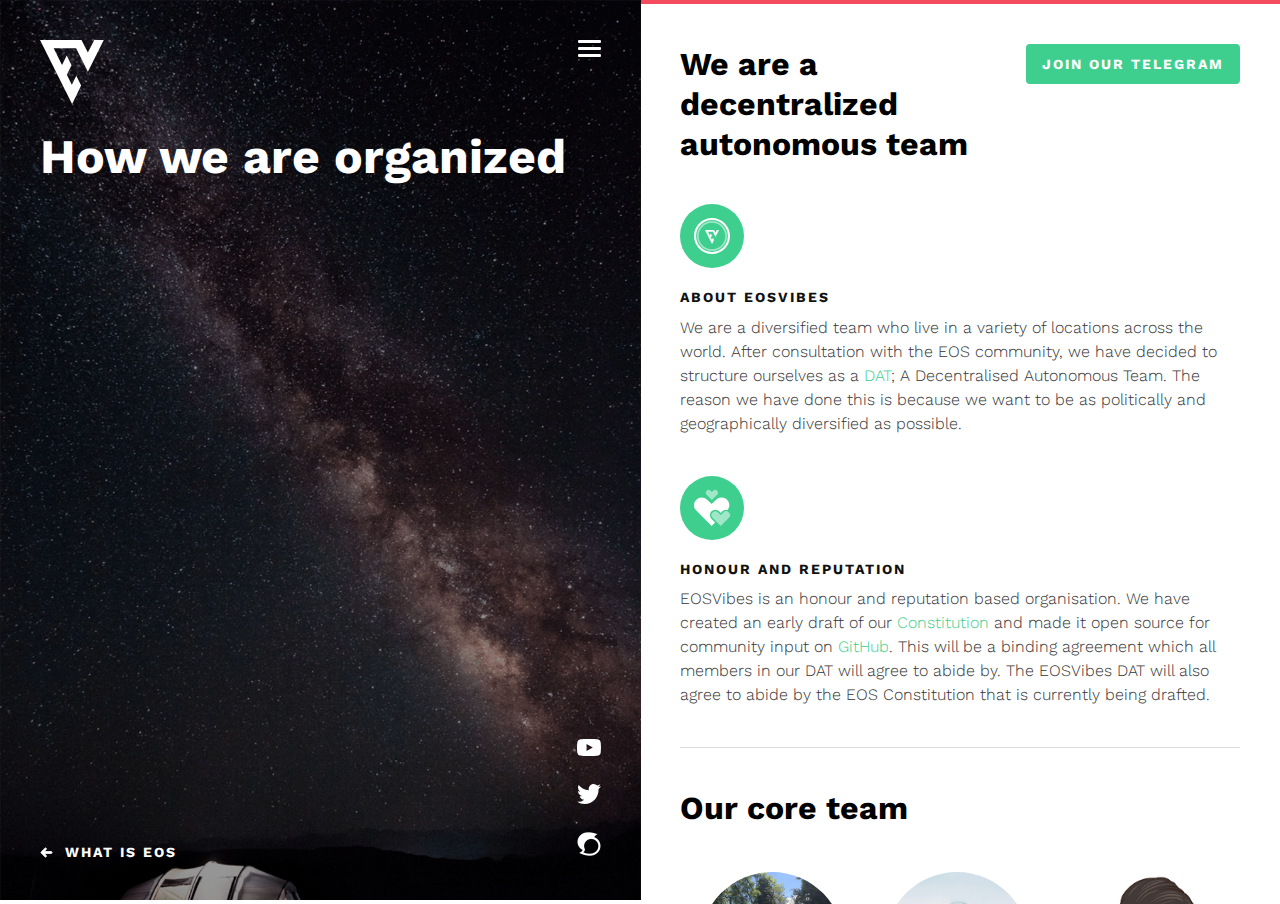
==== how-we-are-organized.html @ 082288a0 "eosio website v1" ====
<!DOCTYPE html>
<html lang="en">
<head>
	<meta charset="UTF-8">
	<meta name="viewport" content="width=device-width, initial-scale=1.0">
	<meta http-equiv="X-UA-Compatible" content="ie=edge">
	<title>EOSVibes — An EOS block producer candidate</title>
	<link rel="stylesheet" href="style.css">
	<link rel="icon" type="image/ico" href="favicon.ico">
</head>
<body id="start">
	<div class="image-popup">
		<svg xmlns="http://www.w3.org/2000/svg" width="32" height="32" viewBox="0 0 32 32">
			<g fill="#FFF" fill-rule="evenodd">
				<path d="M16,30 C8.28,30 2,23.72 2,16 C2,8.28 8.28,2 16,2 C23.72,2 30,8.28 30,16 C30,23.72 23.72,30 16,30 M16,0 C7.178,0 0,7.178 0,16 C0,24.822 7.178,32 16,32 C24.822,32 32,24.822 32,16 C32,7.178 24.822,0 16,0"/>
				<path d="M21.707,10.293 C21.316,9.902 20.684,9.902 20.293,10.293 L16,14.586 L11.707,10.293 C11.316,9.902 10.684,9.902 10.293,10.293 C9.902,10.684 9.902,11.316 10.293,11.707 L14.586,16 L10.293,20.293 C9.902,20.684 9.902,21.316 10.293,21.707 C10.488,21.902 10.744,22 11,22 C11.256,22 11.512,21.902 11.707,21.707 L16,17.414 L20.293,21.707 C20.488,21.902 20.744,22 21,22 C21.256,22 21.512,21.902 21.707,21.707 C22.098,21.316 22.098,20.684 21.707,20.293 L17.414,16 L21.707,11.707 C22.098,11.316 22.098,10.684 21.707,10.293"/>
			</g>
		</svg>
	</div>
	<div class="">
		<a href="#start" class="fab-scroll">
			<img src="img/fab-scroll-arrow.svg" class="fab-scroll-arrow">
		</a>
	</div>
	<div class="wrapper organized">
		<div class="left-side">
			<div class="background">

			</div>
			<div class="content">
				<a href="index.html" class="logo">
					<svg xmlns="http://www.w3.org/2000/svg" width="80" height="80" viewBox="0 0 80 80">
						<path fill="#FFF" fill-rule="nonzero" d="M51.429 0h.44l7.993 15.69L67.856 0h11.868L59.862 39.724l-14.72-29.438H17.094l10.428 20.97 5.897-11.827 5.99 12.233-5.87 11.696L39.823 56l5.595-11.428 5.99 12.234-5.46 11.4.004.01-.253.509-.28.587-.006-.01L40.113 80 0 0h51.429z"/>
				</svg>
				</a>
				<svg class="burger" xmlns="http://www.w3.org/2000/svg" width="23" height="17" viewBox="0 0 23 17">
					<g fill="#FFF" fill-rule="nonzero">
						<path d="M.868 3h21.264c.48 0 .868-.672.868-1.5S22.611 0 22.132 0H.868C.388 0 0 .672 0 1.5S.389 3 .868 3zM.868 10h21.264c.48 0 .868-.672.868-1.5S22.611 7 22.132 7H.868C.388 7 0 7.672 0 8.5S.389 10 .868 10zM.868 17h21.264c.48 0 .868-.672.868-1.5s-.389-1.5-.868-1.5H.868C.388 14 0 14.672 0 15.5S.389 17 .868 17z"/>
					</g>
				</svg>
				<div class="menu">
					<img class="close" src="img/close-24.png"/>
					<ul>
						<li><a href="index.html">Home</a></li>
						<li><a href="how-we-are-organized.html">How we are organized</a></li>
						<li><a href="our-value.html">Our value to EOS</a></li>
						<li><a href="our-dapp.html">Dapp — Hirevibes</a></li>
						<li><a href="https://github.com/hirevibes/docs/blob/master/hvt.md" target="_blank">Tokens — HVT</a></li>
						<li><a href="mailto:hello@eosvibes.io">Contact us</a></li>
					</ul>
				</div>
				<h1>How we are organized</h1>
				<a href="https://eos.io" target="_blank" class="left-footer-link">
					<svg xmlns="http://www.w3.org/2000/svg" width="13" height="11" viewBox="0 0 13 11">
						<path fill="#FFF" fill-rule="nonzero" stroke="#FFF" d="M11.382 4.65l-7.344.004L6.352 2.37a.589.589 0 0 0 0-.842l-.36-.355A.602.602 0 0 0 5.567 1a.601.601 0 0 0-.425.173L1.175 5.08A.583.583 0 0 0 1 5.5c0 .159.062.308.175.42l3.967 3.907a.602.602 0 0 0 .425.173c.16 0 .312-.061.425-.173l.36-.355a.582.582 0 0 0 .176-.418c0-.159-.063-.3-.176-.411l-2.34-2.297h7.378c.331 0 .61-.282.61-.608v-.502c0-.326-.287-.586-.618-.586z"/>
					</svg>
					<span>What is EOS</span>
				</a>
				<ul class="network">
					<li><a href="https://www.youtube.com/channel/UCphVYR2CHULYHf59ZSQMEag" target="_blank">
						<svg xmlns="http://www.w3.org/2000/svg" xmlns:xlink="http://www.w3.org/1999/xlink" width="24" height="17" viewBox="0 0 24 17">
							<defs>
								<path id="a" d="M0 0h24v17H0z"/>
							</defs>
							<g fill="none" fill-rule="evenodd">
								<path fill="#FFF" d="M9.545 12.088V4.912L15.818 8.5l-6.273 3.588zm13.953-9.433A3.024 3.024 0 0 0 21.377.508C19.505 0 12 0 12 0S4.495 0 2.623.508A3.024 3.024 0 0 0 .502 2.655C0 4.548 0 8.5 0 8.5s0 3.951.502 5.845a3.024 3.024 0 0 0 2.121 2.148C4.495 17 12 17 12 17s7.505 0 9.377-.507a3.024 3.024 0 0 0 2.121-2.148C24 12.451 24 8.5 24 8.5s0-3.952-.502-5.845z" mask="url(#b)"/>
							</g>
						</svg>
					</a></li>
					<li><a href="https://twitter.com/eosvibes_bp" target="_blank">
						<svg xmlns="http://www.w3.org/2000/svg" width="24" height="20" viewBox="0 0 24 20">
							<path fill="#FFF" fill-rule="evenodd" d="M23.338.37a9.68 9.68 0 0 1-3.129 1.223A4.857 4.857 0 0 0 16.615 0c-2.717 0-4.922 2.26-4.922 5.049 0 .396.043.78.127 1.15C7.728 5.987 4.1 3.98 1.67.92a5.14 5.14 0 0 0-.666 2.542 5.08 5.08 0 0 0 2.191 4.202 4.834 4.834 0 0 1-2.232-.63v.062c0 2.447 1.698 4.489 3.952 4.95a4.798 4.798 0 0 1-2.224.088c.626 2.006 2.444 3.467 4.599 3.506A9.723 9.723 0 0 1 0 17.734 13.706 13.706 0 0 0 7.548 20c9.058 0 14.01-7.692 14.01-14.365 0-.22-.005-.439-.013-.654.962-.712 1.798-1.6 2.455-2.613a9.644 9.644 0 0 1-2.827.794A5.04 5.04 0 0 0 23.338.37"/>
						</svg>
					</a></li>
					<li><a href="https://steemit.com/@eosvibes" target="_blank">
						<img src="img/social-steem@2x.png"/>
					</a></li>
				</ul>
			</div>
		</div>
		<div class="right-side">
			<div class="content-wrapper">
				<div class="header">
					<h2>We are a decentralized autonomous team</h2>
					<a href="https://t.me/eosvibes_bp" target="_blank" class="button">Join our Telegram</a>
				</div>
				<div class="content">
						<div class="block with-icon">
							<svg xmlns="http://www.w3.org/2000/svg" width="64" height="64" viewBox="0 0 64 64">
							    <g fill="none" fill-rule="evenodd">
							        <circle cx="32" cy="32" r="32" fill="#3ECF8E"/>
							        <path fill="#FFF" fill-rule="nonzero" d="M32 50c-9.941 0-18-8.059-18-18s8.059-18 18-18 18 8.059 18 18-8.059 18-18 18zm0-2.118c8.772 0 15.882-7.11 15.882-15.882 0-8.772-7.11-15.882-15.882-15.882-8.772 0-15.882 7.11-15.882 15.882 0 8.772 7.11 15.882 15.882 15.882z"/>
							        <path fill="#FFF" fill-rule="nonzero" d="M34 26h.077l1.399 2.746L36.875 26h2.077l-3.476 6.952L32.9 27.8h-4.909l1.825 3.67 1.032-2.07 1.048 2.14-1.027 2.048 1.1 2.212.98-2 1.047 2.14-.955 1.996v.001l-.044.09-.049.102v-.001L32.02 40 25 26h9z"/>
							        <path fill="#FFF" fill-rule="nonzero" d="M32 47c-8.284 0-15-6.716-15-15 0-8.284 6.716-15 15-15 8.284 0 15 6.716 15 15 0 8.284-6.716 15-15 15zm0-1.667c7.364 0 13.333-5.97 13.333-13.333 0-7.364-5.97-13.333-13.333-13.333-7.364 0-13.333 5.97-13.333 13.333 0 7.364 5.97 13.333 13.333 13.333z" opacity=".5"/>
							    </g>
							</svg>
							<h4>About eosvibes</h4>
							<p>We are a diversified team who live in a variety of locations across the world. After consultation with the EOS community, we have decided to structure ourselves as a <a href="https://www.youtube.com/watch?v=-4ONGna6f6o" target="_blank">DAT</a>; A Decentralised Autonomous Team. The reason we have done this is because we want to be as politically and geographically diversified as possible.</p>
						</div>
						<div class="block with-icon">
							<svg xmlns="http://www.w3.org/2000/svg" width="64" height="64" viewBox="0 0 64 64">
							    <g fill="none" fill-rule="evenodd">
							        <circle cx="32" cy="32" r="32" fill="#3ECF8E"/>
							        <path fill="#FFF" fill-rule="nonzero" d="M31.511 35.306a5.416 5.416 0 0 1 7.65 0l1.58 1.58 1.58-1.58a5.413 5.413 0 0 1 5.32-1.372c2.412-3.033 2.216-7.473-.588-10.277-3.015-3.016-7.922-3.016-10.937 0l-4.459 4.458-4.458-4.458a7.71 7.71 0 0 0-5.469-2.262 7.71 7.71 0 0 0-5.468 2.262c-3.016 3.015-3.016 7.921 0 10.937L31.657 49.99l3.444-3.444-3.59-3.59a5.416 5.416 0 0 1 0-7.65z"/>
							        <path fill="#FFF" d="M48.872 36.404a3.861 3.861 0 0 0-5.454 0l-2.677 2.678-2.677-2.678a3.845 3.845 0 0 0-2.727-1.128c-.988 0-1.975.376-2.727 1.128a3.861 3.861 0 0 0 0 5.454l8.13 8.132 8.132-8.132a3.861 3.861 0 0 0 0-5.454zM26.654 18.764a2.79 2.79 0 0 1 3.946-3.946l1.283 1.281 1.282-1.282a2.79 2.79 0 1 1 3.946 3.946l-5.228 5.229-3.947-3.946-1.282-1.282z" opacity=".5"/>
							    </g>
							</svg>
							<h4>Honour and reputation</h4>
							<p>EOSVibes is an honour and reputation based organisation. We have created an early draft of our <a href="https://github.com/EOSVibes/docs/blob/master/constitution/v0.1.md" target="_blank">Constitution</a> and made it open source for community input on <a href="https://github.com/EOSVibes" target="_blank">GitHub</a>. This will be a binding agreement which all members in our DAT will agree to abide by. The EOSVibes DAT will also agree to abide by the EOS Constitution that is currently being drafted.</p>
						</div>

						<hr/>

						<h2>Our core team</h2>
						<div class="members">
							<div class="member">
								<div class="member-content">
									<div class="picture-wrapper">
										<img class="picture" src="img/ev-dd@2x.jpg">
										<div class="popup">Bitcoin and decentralisation enthusiast. Technical Recruiter for 7+ years hiring Electrical Engineers at Michael Page International, Web and Mobile App Developers at Morgan McKinley, Principle Level Network Designers at AWS and most recently, Daniel was Recruitment Manager at RecommenderX.</div>
									</div>
									<h3>Daniel Dunne</h3>
									<p>Project Lead</p>
									<div class="social-icons">
										<a href="https://www.linkedin.com/company/hirevibes" target="_blank" class="social-icon">
											<svg xmlns="http://www.w3.org/2000/svg" width="25" height="24" viewBox="0 0 25 24">
												<path fill="#42cf8f" fill-rule="nonzero" d="M.195 7.82l4.927-.062v16.133l-4.927.063V7.82zm9.051 0l4.708-.06v2.052l.001.581c1.394-1.367 2.831-2.4 5.127-2.4 2.71 0 5.33 1.136 5.33 4.834v11.067l-4.78.072V15.51c0-1.864-.467-3.066-2.693-3.066-1.96 0-2.782.352-2.782 2.932v8.517l-4.91.06V7.82zM5.407 2.732a2.697 2.697 0 1 1-5.394 0 2.697 2.697 0 0 1 5.394 0z"></path>
											</svg>
										</a>
										<a href="https://twitter.com/danieldcrypto" target="_blank" class="social-icon">
											<svg xmlns="http://www.w3.org/2000/svg" width="24" height="20" viewBox="0 0 24 20">
												<path fill="#42cf8f" fill-rule="evenodd" d="M23.002.364a9.541 9.541 0 0 1-3.084 1.206A4.787 4.787 0 0 0 16.376 0c-2.678 0-4.85 2.228-4.85 4.976 0 .39.04.769.124 1.133C7.617 5.901 4.041 3.923 1.647.91A5.066 5.066 0 0 0 .99 3.412c0 1.726.856 3.249 2.16 4.141a4.764 4.764 0 0 1-2.2-.62v.06c0 2.413 1.672 4.425 3.894 4.88a4.729 4.729 0 0 1-2.192.087c.618 1.977 2.409 3.416 4.533 3.455A9.583 9.583 0 0 1 0 17.478a13.509 13.509 0 0 0 7.44 2.234c8.927 0 13.807-7.581 13.807-14.158 0-.217-.004-.433-.012-.645a9.956 9.956 0 0 0 2.42-2.575 9.505 9.505 0 0 1-2.787.783A4.967 4.967 0 0 0 23.002.364"></path>
											</svg>
										</a>
									</div>
								</div>
							</div>
							<div class="member">
								<div class="member-content">
									<div class="picture-wrapper">
										<img class="picture" src="img/ev-db@2x.png">
										<div class="popup">A recent transplant from San Francisco back home to Ireland, Daniel spends his time doing what he loves, working in design. Previously CircleCI and contributed designs to the Polkadot blockchain project.</div>
									</div>
									<h3>Daniel Beere</h3>
									<p>Design Lead</p>
									<div class="social-icons">
										<a href="https://www.linkedin.com/in/danielbeere" target="_blank" class="social-icon">
											<svg xmlns="http://www.w3.org/2000/svg" width="25" height="24" viewBox="0 0 25 24">
												<path fill="#42cf8f" fill-rule="nonzero" d="M.195 7.82l4.927-.062v16.133l-4.927.063V7.82zm9.051 0l4.708-.06v2.052l.001.581c1.394-1.367 2.831-2.4 5.127-2.4 2.71 0 5.33 1.136 5.33 4.834v11.067l-4.78.072V15.51c0-1.864-.467-3.066-2.693-3.066-1.96 0-2.782.352-2.782 2.932v8.517l-4.91.06V7.82zM5.407 2.732a2.697 2.697 0 1 1-5.394 0 2.697 2.697 0 0 1 5.394 0z"></path>
											</svg>
										</a>
										<a href="https://twitter.com/DanielBeere" target="_blank" class="social-icon">
											<svg xmlns="http://www.w3.org/2000/svg" width="24" height="20" viewBox="0 0 24 20">
												<path fill="#42cf8f" fill-rule="evenodd" d="M23.002.364a9.541 9.541 0 0 1-3.084 1.206A4.787 4.787 0 0 0 16.376 0c-2.678 0-4.85 2.228-4.85 4.976 0 .39.04.769.124 1.133C7.617 5.901 4.041 3.923 1.647.91A5.066 5.066 0 0 0 .99 3.412c0 1.726.856 3.249 2.16 4.141a4.764 4.764 0 0 1-2.2-.62v.06c0 2.413 1.672 4.425 3.894 4.88a4.729 4.729 0 0 1-2.192.087c.618 1.977 2.409 3.416 4.533 3.455A9.583 9.583 0 0 1 0 17.478a13.509 13.509 0 0 0 7.44 2.234c8.927 0 13.807-7.581 13.807-14.158 0-.217-.004-.433-.012-.645a9.956 9.956 0 0 0 2.42-2.575 9.505 9.505 0 0 1-2.787.783A4.967 4.967 0 0 0 23.002.364"></path>
											</svg>
										</a>
									</div>
								</div>
							</div>
							<div class="member">
								<div class="member-content">
									<div class="picture-wrapper">
										<img class="picture" src="img/ev-br@2x.jpg">
										<div class="popup">Basit Raza is a Full-Stack developer and engineer with extensive experience in blockchain technology, smart contracts and distributed app development.<br><br>Awards:<br>Imusify @ COZ Dapp competition</div>
									</div>
									<h3>Basit Raza</h3>
									<p>Engineering Lead</p>
									<div class="social-icons">
										<a href="https://www.linkedin.com/in/basitraza1" target="_blank" class="social-icon">
											<svg xmlns="http://www.w3.org/2000/svg" width="25" height="24" viewBox="0 0 25 24">
												<path fill="#42cf8f" fill-rule="nonzero" d="M.195 7.82l4.927-.062v16.133l-4.927.063V7.82zm9.051 0l4.708-.06v2.052l.001.581c1.394-1.367 2.831-2.4 5.127-2.4 2.71 0 5.33 1.136 5.33 4.834v11.067l-4.78.072V15.51c0-1.864-.467-3.066-2.693-3.066-1.96 0-2.782.352-2.782 2.932v8.517l-4.91.06V7.82zM5.407 2.732a2.697 2.697 0 1 1-5.394 0 2.697 2.697 0 0 1 5.394 0z"></path>
											</svg>
										</a>
										<a href="https://github.com/geek96" target="_blank" class="social-icon">
											<svg xmlns="http://www.w3.org/2000/svg" width="24" height="24" viewBox="0 0 24 24">
												<path fill="#42cf8f" fill-rule="evenodd" d="M11.999 0C5.373 0 0 5.373 0 12c0 5.302 3.438 9.8 8.207 11.386.6.11.819-.26.819-.578 0-.284-.01-1.04-.017-2.04-3.337.724-4.042-1.61-4.042-1.61-.546-1.386-1.332-1.755-1.332-1.755-1.09-.744.082-.73.082-.73 1.205.086 1.838 1.238 1.838 1.238 1.07 1.833 2.81 1.304 3.493.996.109-.775.419-1.304.762-1.603C7.145 17 4.343 15.97 4.343 11.373c0-1.31.468-2.382 1.236-3.22-.124-.304-.536-1.524.118-3.176 0 0 1.007-.323 3.3 1.23.956-.266 1.983-.4 3.003-.404 1.02.005 2.046.138 3.005.404 2.29-1.553 3.296-1.23 3.296-1.23.655 1.652.243 2.872.12 3.176.77.838 1.233 1.91 1.233 3.22 0 4.61-2.806 5.624-5.478 5.921.43.37.814 1.103.814 2.223 0 1.603-.015 2.898-.015 3.291 0 .321.217.695.825.578C20.565 21.796 24 17.3 24 12c0-6.627-5.373-12-12.001-12"/>
											</svg>
										</a>
									</div>
								</div>
							</div>
							<div class="member">
								<div class="member-content">
									<div class="picture-wrapper">
										<img class="picture" src="img/ev-kta@2x.png">
										<div class="popup">If you've been following EOS for any length of time then you'll probably know Kyle and his YouTube channel called 'The Awakenment'. Kyle's vision for EOS.IO and what he hopes it will be become in the not-to-distant future, is completely analogous to ours and we couldn't be happier to have him join us as part of the Leadership Team. Kyle's background in business / ecommerce, and originality and independence of thought will prove vital in propelling the EOSVibes team to live up to it's potential.</div>
									</div>
									<h3>The Awakenment</h3>
									<p>Strategy Lead</p>
									<div class="social-icons">
										<!--
										<a href="https://www.linkedin.com/company/hirevibes" target="_blank" class="social-icon">
											<svg xmlns="http://www.w3.org/2000/svg" width="25" height="24" viewBox="0 0 25 24">
												<path fill="#42cf8f" fill-rule="nonzero" d="M.195 7.82l4.927-.062v16.133l-4.927.063V7.82zm9.051 0l4.708-.06v2.052l.001.581c1.394-1.367 2.831-2.4 5.127-2.4 2.71 0 5.33 1.136 5.33 4.834v11.067l-4.78.072V15.51c0-1.864-.467-3.066-2.693-3.066-1.96 0-2.782.352-2.782 2.932v8.517l-4.91.06V7.82zM5.407 2.732a2.697 2.697 0 1 1-5.394 0 2.697 2.697 0 0 1 5.394 0z"></path>
											</svg>
										</a>
										-->
										<a href="https://www.youtube.com/channel/UCphVYR2CHULYHf59ZSQMEag" target="_blank" class="social-icon" style="margin-top: 2px;">
											<svg xmlns="http://www.w3.org/2000/svg" width="23" height="16" viewBox="0 0 23 16">
											  <path fill="#3ECF8E" fill-rule="evenodd" d="M40.9839572,11.3766452 L40.9839572,4.62335484 L46.8877005,8.00012903 L40.9839572,11.3766452 Z M54.1161925,2.49845161 C53.8564278,1.51496774 53.0909947,0.740516129 52.1191872,0.477677419 C50.3576898,0 43.2941176,0 43.2941176,0 C43.2941176,0 36.2305455,0 34.4690481,0.477677419 C33.4972406,0.740516129 32.7318075,1.51496774 32.4720428,2.49845161 C32,4.28090323 32,8 32,8 C32,8 32,11.7189677 32.4720428,13.5015484 C32.7318075,14.4850323 33.4972406,15.2594839 34.4690481,15.5224516 C36.2305455,16 43.2941176,16 43.2941176,16 C43.2941176,16 50.3576898,16 52.1191872,15.5224516 C53.0909947,15.2594839 53.8564278,14.4850323 54.1161925,13.5015484 C54.5882353,11.7189677 54.5882353,8 54.5882353,8 C54.5882353,8 54.5882353,4.28090323 54.1161925,2.49845161 Z" transform="translate(-32)"/>
											</svg>
										</a>
									</div>
								</div>
							</div>
							<div class="member">
								<div class="member-content">
									<div class="picture-wrapper">
										<img class="picture" src="img/ev-default@2x.png">
										<div class="popup">Building websites and freelancing since 2003, Matt has delivered more than a dozen online projects. He entered into the world of crypto and became addicted in 2013 and has been active in the space since. With a masters degree in marketing and economics, Matt will use his online marketing skills and experience around crypto projects to bring exposure and success to EOSVibes and HireVibes.</div>
									</div>
									<h3>Matt</h3>
									<p>Marketing Lead</p>
									<div class="social-icons">
										<a href="https://www.linkedin.com/company/hirevibes" target="_blank" class="social-icon">
											<svg xmlns="http://www.w3.org/2000/svg" width="25" height="24" viewBox="0 0 25 24">
												<path fill="#42cf8f" fill-rule="nonzero" d="M.195 7.82l4.927-.062v16.133l-4.927.063V7.82zm9.051 0l4.708-.06v2.052l.001.581c1.394-1.367 2.831-2.4 5.127-2.4 2.71 0 5.33 1.136 5.33 4.834v11.067l-4.78.072V15.51c0-1.864-.467-3.066-2.693-3.066-1.96 0-2.782.352-2.782 2.932v8.517l-4.91.06V7.82zM5.407 2.732a2.697 2.697 0 1 1-5.394 0 2.697 2.697 0 0 1 5.394 0z"></path>
											</svg>
										</a>
										<a href="https://twitter.com/eosvibes_bp" target="_blank" class="social-icon">
											<svg xmlns="http://www.w3.org/2000/svg" width="24" height="20" viewBox="0 0 24 20">
												<path fill="#42cf8f" fill-rule="evenodd" d="M23.002.364a9.541 9.541 0 0 1-3.084 1.206A4.787 4.787 0 0 0 16.376 0c-2.678 0-4.85 2.228-4.85 4.976 0 .39.04.769.124 1.133C7.617 5.901 4.041 3.923 1.647.91A5.066 5.066 0 0 0 .99 3.412c0 1.726.856 3.249 2.16 4.141a4.764 4.764 0 0 1-2.2-.62v.06c0 2.413 1.672 4.425 3.894 4.88a4.729 4.729 0 0 1-2.192.087c.618 1.977 2.409 3.416 4.533 3.455A9.583 9.583 0 0 1 0 17.478a13.509 13.509 0 0 0 7.44 2.234c8.927 0 13.807-7.581 13.807-14.158 0-.217-.004-.433-.012-.645a9.956 9.956 0 0 0 2.42-2.575 9.505 9.505 0 0 1-2.787.783A4.967 4.967 0 0 0 23.002.364"></path>
											</svg>
										</a>
									</div>
								</div>
							</div>
							<div class="member">
								<div class="member-content">
									<div class="picture-wrapper">
										<img class="picture" src="img/ev-ym@2x.jpg" />
										<div class="popup">Yumna is a cyber security researcher who has worked on threat intelligence, authentication, authorization, privacy and data security. She has been a software engineer for the last four years building security products from concept to production. Recently, however, her interests have steered her towards the blockchain technology, not only because it is disruptive in its own right but also because of the ensuing decentralization that promises to return control to the end user, which is a worthy goal in her eyes. She has been increasingly involved in designing and developing peer-to-peer, decentralized solutions that come with the inherent auditability of the blockchain, but also manage to be scalable and efficient.</div>
									</div>
									<h3>Yumna Ghazi</h3>
									<p>Engineer</p>
									<div class="social-icons">
										<a href="https://www.linkedin.com/in/yumnag" target="_blank" class="social-icon">
											<svg xmlns="http://www.w3.org/2000/svg" width="25" height="24" viewBox="0 0 25 24">
												<path fill="#42cf8f" fill-rule="nonzero" d="M.195 7.82l4.927-.062v16.133l-4.927.063V7.82zm9.051 0l4.708-.06v2.052l.001.581c1.394-1.367 2.831-2.4 5.127-2.4 2.71 0 5.33 1.136 5.33 4.834v11.067l-4.78.072V15.51c0-1.864-.467-3.066-2.693-3.066-1.96 0-2.782.352-2.782 2.932v8.517l-4.91.06V7.82zM5.407 2.732a2.697 2.697 0 1 1-5.394 0 2.697 2.697 0 0 1 5.394 0z"/>
											</svg>
										</a>
										<a href="https://github.com/yghazi" target="_blank" class="social-icon">
											<svg xmlns="http://www.w3.org/2000/svg" width="24" height="24" viewBox="0 0 24 24">
												<path fill="#42cf8f" fill-rule="evenodd" d="M11.999 0C5.373 0 0 5.373 0 12c0 5.302 3.438 9.8 8.207 11.386.6.11.819-.26.819-.578 0-.284-.01-1.04-.017-2.04-3.337.724-4.042-1.61-4.042-1.61-.546-1.386-1.332-1.755-1.332-1.755-1.09-.744.082-.73.082-.73 1.205.086 1.838 1.238 1.838 1.238 1.07 1.833 2.81 1.304 3.493.996.109-.775.419-1.304.762-1.603C7.145 17 4.343 15.97 4.343 11.373c0-1.31.468-2.382 1.236-3.22-.124-.304-.536-1.524.118-3.176 0 0 1.007-.323 3.3 1.23.956-.266 1.983-.4 3.003-.404 1.02.005 2.046.138 3.005.404 2.29-1.553 3.296-1.23 3.296-1.23.655 1.652.243 2.872.12 3.176.77.838 1.233 1.91 1.233 3.22 0 4.61-2.806 5.624-5.478 5.921.43.37.814 1.103.814 2.223 0 1.603-.015 2.898-.015 3.291 0 .321.217.695.825.578C20.565 21.796 24 17.3 24 12c0-6.627-5.373-12-12.001-12"/>
											</svg>
										</a>
									</div>
								</div>
							</div>
						</div>
						<div class="footer">
							<h3>Pledging to create continuous value for the EOS community and ecosystem</h3>
							<a href="https://t.me/eosvibes_bp" target="_blank" class="button">Join our Telegram</a>
						</div>
					</div>
				</div>
			</div>
	</div>
	<script src="jquery-3.3.1.min.js"></script>
	<script src="script.js"></script>
</body>
</html>
---- style.css ----
@import url('https://fonts.googleapis.com/css?family=Work+Sans:300,400,700');

* {
	-webkit-overflow-scrolling: touch;
}

body {
	min-height: 100%;
	margin: 0;
	padding: 0;
	height: 100%;
	overflow: hidden;
	font-family: 'Work Sans', sans-serif;
}

a {
	color: #3ecf8e;
	text-decoration: none;
}

a:hover {
	text-decoration: underline;
}

.wrapper {
	width: auto;
	overflow: hidden;
	height: 100%;
}

.left-side {
	left: 0;
	height: 100%;
	margin-right: -1px;
	padding-right: 1px;
	position: absolute;
	top: 0;
	width: 50%;
	min-height: 600px;
	overflow: hidden;
}

.left-side .background {
	background: url('img/ev-photo-1.png');
	background-size: cover;
	position: absolute;
	top: 0;
	left: 0;
	right: 0;
	bottom: 0;
	z-index: 1;
}

.our-dapp .background {
	background: url('img/ev-photo-4.png');
	background-size: cover;
}

.our-value .background {
	background: url('img/ev-photo-3.png');
	background-size: cover;
}

.our-value .right-side {
	border-top: 4px solid #3ecf8e;
}

.our-dapp .right-side, .tokens .right-side {
	border-top: none;
}

.organized .background {
	background: url('img/ev-photo-2.png');
	background-size: cover;
}

.organized .right-side {
	border-top: 4px solid #f54b5e;
}

.tokens .background {
	background: url('img/ev-photo-5.png');
	background-size: cover;
	background-position-x: center;
}

.top-border {
	position: absolute;
	top: 0;
	left: 33%;
	right: 33%;
	height: 4px;
	background: #3ecf8e;
}

.top-border:before {
	content: '';
	position: absolute;
	top: 0;
	left: -100%;
	width: 100%;
	height: 4px;
	background: #111111;
}

.top-border:after {
	content: '';
	position: absolute;
	top: 0;
	right: -100%;
	width: 100%;
	height: 4px;
	background: #f87987;
}

.table {
	margin-bottom: 24px;
}

.table-row {
	border-top: solid 1px #dddddd;
	padding: 12px 8px;
	font-size: 16px;
	color: #333;
	display: flex;
	justify-content: space-between;
	line-height: 1.5;
}

.table-row .value {
	font-weight: bold;
	color: #333;
	text-align: right;
}

.table-row:last-child {
	border-bottom: solid 1px #dddddd;
}

.table-row:nth-child(2n) {
	background-color: #fbfbfb;
}

.left-side .content {
	background: rgba(0, 0, 0, 0.4);
	z-index: 2;
	position: absolute;
	width: 100%;
	height: 100%;
}

.video-desc {
	margin: 0 auto;
	display: block;
	text-align: center;
	color: #fff;
	margin-top: 8px;
	text-transform: uppercase;
	font-weight: bold;
	letter-spacing: 2px;
	font-size: 12px;
	top: calc(50% + 118px);
	position: absolute;
	width: 100%;
}

.logo {
	position: absolute;
	top: 40px;
	left: 40px;
}

.logo svg {
	width: 64px;
	height: 64px;
}

.burger {
	position: absolute;
	top: 40px;
	right: 40px;
	cursor: pointer;
}

.network {
	position: absolute;
	bottom: 40px;
	right: 40px;
	list-style: none;
	margin: 0;
}

.network li {
	margin-top: 24px;
}

.network li img {
	width: 24px;
}

.right-side {
	height: 100%;
	left: auto;
	right: 0;
	margin-right: -1px;
	padding-right: 1px;
	position: absolute;
	top: 0;
	width: 50%;
	min-height: 450px;
	border-top: 4px solid #111111;
	overflow-x: hidden;
	overflow-y: auto;
}

.right-side .content {
	float: left;
	width: calc(100% - 80px);
	padding: 40px;
	overflow: hidden;
}

.full-width-img {
	/* margin-left: -40px; */
	width: calc(100% + 80px);
	width: calc(100% + 0px);
	border-radius: 4px;
	margin-top: 24px;
	cursor: pointer;
	box-shadow: 0 0px 2px rgba(0,0,0,0.1), 0 0px 2px rgba(0,0,0,0.16);
}

.full-width-img:hover {
	-webkit-animation: fadeInShadow 0.4s forwards;
	animation: fadeInShadow 0.4s forwards;
}

.centered-image {
	width: 100%;
	max-width: 420px;
	margin: 0 auto;
	display: block;
}

.right-side .content ul {
	padding-left: 16px;
	font-size: 16px;
	line-height: 2;
}

.table.example {
	margin: 40px 0;
}

h1 {
	font-family: 'Work Sans', sans-serif;
	font-size: 48px;
	color: #ffffff;
	font-weight: bold;
	padding: 128px 40px 0 40px;
	margin: 0;
}

.left-footer-link {
	font-family: 'Work Sans', sans-serif;
	font-size: 14px;
	color: #ffffff;
	text-transform: uppercase;
	font-weight: bold;
	text-decoration: none;
	position: absolute;
	bottom: 40px;
	left: 40px;
}

.left-footer-link:hover {
	text-decoration: none;
}

.left-footer-link span {
	margin-left: 12px;
	letter-spacing: 2px;
	float: left;
}

.left-footer-link:hover span {
	text-decoration: underline;
}

.left-footer-link svg {
	float: left;
	margin-top: 3px;
}

.button {
	padding: 12px 16px;
	font-size: 14px;
	text-transform: uppercase;
	background-color: #3ecf8e;
	color: #ffffff;
	font-weight: bold;
	text-decoration: none;
	border-radius: 4px;
	font-family: 'Work Sans', sans-serif;
	letter-spacing: 2px;
}

.button:hover {
	background: #1BB978;
	text-decoration: none;
	-webkit-animation: fadeInShadow 0.4s forwards;
	animation: fadeInShadow 0.4s forwards;
}

.ghost {
	padding: 12px 16px;
	font-size: 14px;
	text-transform: uppercase;
	font-family: 'Work Sans', sans-serif;
	border: 1px solid #3ecf8e;
	border-radius: 4px;
	font-weight: bold;
	color: #3ecf8e;
	text-decoration: none;
	letter-spacing: 2px;
	display: inline-block;
}

.ghost:hover {
	background-color: rgba(62, 207, 142, 0.1);
	text-decoration: none;
}

h2 {
	font-size: 32px;
	font-family: 'Work Sans', sans-serif;
	font-weight: bold;
	line-height: 1.25;
	float: left;
	margin: 0;
}

.right-side .header {
	padding: 40px 40px 0 40px;
	float: left;
	width: calc(100% - 80px);
}

.header h2 {
	/* max-width: calc(100% - 210px); */
	max-width: calc(100% - 240px);
}

.header .button {
	float: right;
}

h4 {
	font-family: 'Work Sans', sans-serif;
	font-weight: bold;
	text-transform: uppercase;
	letter-spacing: 2px;
	font-size: 14px;
	color: #111;
	margin: 16px 0 8px 0;
	line-height: 1.4;
}

h4.link {
	margin-top: 0;
}

.block h4 {
	margin-top: 0;
}

.block.with-icon h4 {
	margin-top: 16px;
}

.box a {
	text-decoration: none;
}

p {
	color: #333;
	font-size: 16px;
	line-height: 1.5;
	font-weight: 300;
}

.boxes {
	display: flex;
  flex-wrap: wrap;
	flex-direction: row;
	width: 100%;
}

.box {
	display: flex;
  flex-basis: calc(50% - 22px);
	flex-direction: column;
	margin-bottom: 40px;
	box-shadow: 0 0px 2px rgba(0,0,0,0.1), 0 0px 2px rgba(0,0,0,0.16);
	border-radius: 4px;
	overflow: hidden;
	-webkit-animation: fadeOutShadow 0.4s forwards;
	animation: fadeOutShadow 0.4s forwards;
}

.box:hover {
	-webkit-animation: fadeInShadow 0.4s forwards;
	animation: fadeInShadow 0.4s forwards;
}

.box a.image {
	overflow: hidden;
	padding: 0;
	margin: 0;
	position: relative;
	vertical-align: top;
}

.box a.image img {
	vertical-align: top;
	padding: 0;
	margin: 0;
}

.box img {
	width: 100%;
	display: block;
}

.box h4 {
	margin: 24px 16px 8px 16px;
}

.right-side .block {
	margin-bottom: 40px;
}

.right-side p {
	margin-bottom: 16px;
	margin-top: 0;
}

.right-side .block p:last-child {
	margin-bottom: 0;
}

.box p {
	margin: 0 16px 32px 16px;
}

.box:nth-child(2n) {
	margin-left: 40px;
}

.video-screenshot {
	margin: 0 auto 0 auto;
	position: relative;
	display: block;
	padding: 0;
	text-align: center;
	position: absolute;
	top: 50%;
	margin-top: -118px;
	left: 50%;
	margin-left: -210px;
}

.video-screenshot:hover {
	cursor: pointer;
}

.video-screenshot:hover .play {
	opacity: 0.8;
	cursor: pointer;
}

.video-screenshot iframe {
	display: none;
	max-height: 236px;
	border-radius: 4px;
	box-shadow: 0 0px 2px rgba(0,0,0,0.1), 0 0px 2px rgba(0,0,0,0.16);
}

.video-screenshot img {
	width: 100%;
	max-width: 420px;
	border-radius: 4px;
	box-shadow: 0 0px 2px rgba(0,0,0,0.1), 0 0px 2px rgba(0,0,0,0.16);
}

.video-screenshot iframe {
	width: 420px;
}

.video-screenshot .play {
	position: absolute;
	left: 0;
	right: 0;
	top: 0;
	bottom: 0;
	margin: auto;
}

.menu {
	position: absolute;
	top: 0;
	right: 0;
	background: #3ecf8e;
	width: 216px;
	height: 282px;
	padding: 16px;
	display: flex;
	align-items: flex-end;
	z-index: 3;
	display: none;
	transition: opacity 1s linear;
	border-radius: 0 0 0 4px;
}

.menu ul {
	padding: 0;
	margin: 0;
	list-style: none;
	font-size: 16px;
}

.show {
	display: flex;
	opacity: 1;
	-webkit-animation: fadeIn 0.4s;
	animation: fadeIn 0.4s;
}

.menu ul li {
	margin-bottom: 16px;
}

.menu ul li:last-child {
	margin-bottom: 8px;
}

.menu ul li a {
	color: #ffffff;
	text-decoration: none;
}

.menu ul li a:hover {
	text-decoration: underline;
}

.menu .close {
	position: absolute;
	top: 40px;
	right: 40px;
	cursor: pointer;
	width: 15px;
	height: 15px;
}

h4 a {
	color: #3ecf8e;
	text-decoration: none;
}

h4 a:hover {
	text-decoration: underline;
}

.footer {
	background: url(img/ire-top.svg) no-repeat top right;
	background-size: 175px;
	background-color: #111111;
	margin: 40px -40px -40px -40px;
	padding: 40px;
	float: left;
	width: 100%;
}

h3 {
	font-size: 24px;
	margin: 0 0 24px 0;
	line-height: 1.4;
}

.footer h3 {
	color: #fff;
	text-transform: none;
	margin-top: 0;
	max-width: 90%;
	margin-bottom: 40px;
}

.caption {
	color: #888888;
	font-size: 14px;
	text-align: center;
	margin: 6px 0 0 0;
}

hr {
	border: 0;
	width: 100%;
	background: #dddddd;
	height: 1px;
	margin: 40px auto;
}

.member {
	width: 33%;
	float: left;
	display: flex;
	justify-content: center;
	margin-bottom: 80px;
}

.member h3 {
	font-size: 18px;
	font-weight: bold;
	margin-top: 168px;
	margin-bottom: 0;
	line-height: 26px;
}

.member p {
	margin-top: 0;
	margin-bottom: 12px;
}

.member .social-icons {
	margin: 0;
	display: block;
	max-width: none;
	text-align: center;
}

.member-content {
	text-align: center;
}

.member .social-icon {
	width: 16px;
	height: 16px;
	display: inline-block;
	margin-right: 12px;
}

.member .social-icon:last-child {
	margin-right: 0;
}

.member .social-icon svg {
	width: 16px;
	height: 16px;
}

.members {
	padding-top: 40px;
	float: left;
}

.picture {
	width: 144px;
	height: 144px;
	background: #fff;
	border-radius: 50%;
}

.picture-wrapper {
	width: 144px;
	height: 144px;
	padding: 2px;
	background: #ffffff;
	border-radius: 50%;
	border: 2px solid #ffffff;
	transition: border 0.4s linear;
	position: relative;
	float: left;
	display: block;
}

.picture-wrapper:hover {
	border: 2px solid #3ecf8e;
	transition: border 0.5s linear;
}

.popup {
	visibility: hidden;
	padding: 0;
	background: #111111;
	width: 0;
	height: 0;
	border-radius: 4px;
	color: #ffffff;
	font-family: 'Work Sans', sans-serif;
	line-height: 1.5;
	font-size: 14px;
	z-index: 30;
	position: absolute;
	bottom: 172px;
	left: -90px;
	opacity: 0;
	box-shadow: 0 2px 4px 0 rgba(17, 17, 17, 0.5);
	text-align: left;
	font-weight: 300;
}

.member .popup {
	left: -10px;
}
.member:nth-child(3n) .popup {
	left: auto;
	right: -10px;
}

.member .picture-wrapper:hover .popup {
	visibility: visible;
	padding: 16px;
	width: 300px;
	height: auto;
	/* min-height: 100px; */
	opacity: 1;
	transition: visibility 0.4s linear, opacity 0.4s linear;
	z-index: auto;
}

.half-width {
	width: calc(50% - 8.5px);
	margin-bottom: 20px;
	float: left;
}

.half-width h4 {
	margin-top: 4px;
}

.half-width:nth-child(2n) {
	margin-left: 17px;
}

.half-width h3 {
	margin-bottom: 0;
	line-height: normal;
}

.half-width p {
	margin: 0;
}

.newspaper {
	-moz-column-count: 3;
	-webkit-column-count: 2;
	column-count: 2;
}

.newspaper .half-width {
	overflow: hidden;
	width: auto;
	-webkit-column-break-inside: avoid;
	page-break-inside: avoid;
	break-inside: avoid;
}

.newspaper .half-width:nth-child(2n) {
	margin-left: 0;
}

.image-popup {
	position: fixed;
	z-index: 10;
	top: 0;
	left: 0;
	right: 0;
	bottom: 0;
	background: rgba(17, 17, 17, 0.8);
	display: none;
}

.image-popup svg {
	margin: 20px auto 0 auto;
	display: block;
	cursor: pointer;
	width: 24px;
	height: 24px;
}

.image-popup .full-width-img {
	width: auto;
	display: block;
	max-width: 90%;
	max-height: calc(100% - 80px);
	cursor: default;
	border-radius: 4px;
	margin: 16px auto 0 auto;
}

.emoji {
	width: 14px;
	vertical-align: bottom;
}

.burger:hover { opacity: 0.8; }

.network li:hover { opacity: 0.8; }

@-webkit-keyframes fadeIn {
	from { opacity: 0; }
		to { opacity: 1; }
}

@keyframes fadeInShadow {
	from { box-shadow: 0 0px 2px rgba(0,0,0,0.1), 0 0px 2px rgba(0,0,0,0.16); }
		to { box-shadow: 0 0 12px rgba(0,0,0,0.33); }
}

@-webkit-keyframes fadeInShadow {
	from { box-shadow: 0 0px 2px rgba(0,0,0,0.1), 0 0px 2px rgba(0,0,0,0.16); }
		to { box-shadow: 0 0 12px rgba(0,0,0,0.33); }
}

@keyframes fadeOutShadow {
	from { box-shadow: 0 0 12px rgba(0,0,0,0.33); }
		to { box-shadow: 0 0px 2px rgba(0,0,0,0.1), 0 0px 2px rgba(0,0,0,0.16); }
}

@-webkit-keyframes fadeOutShadow {
	from { box-shadow: 0 0 12px rgba(0,0,0,0.33); }
		to { box-shadow: 0 0px 2px rgba(0,0,0,0.1), 0 0px 2px rgba(0,0,0,0.16); }
}

@keyframes fadeIn {
	from { opacity: 0; }
		to { opacity: 1; }
}

@-webkit-keyframes fadeOut {
	from { opacity: 1; }
		to { opacity: 0; }
}
@keyframes fadeOut {
	from { opacity: 1; }
		to { opacity: 0; }
}

@media (max-width: 768px) {
	body {
		overflow: auto;
	}
	.left-side {
		position: relative;
    width: 100%;
    min-height: auto;
	}
	.left-side .content {
		position: relative;
		min-height: 357px;
	}
	.video-desc {
		margin-bottom: 170px;
	}
	.right-side {
		width: auto;
		height: auto;
		padding: 14px 16px 40px 16px;
		position: relative;
		border: none;
		overflow: hidden;
	}
	.left-footer-link {
		bottom: 18px;
		left: 16px;
	}
	.network {
		bottom: 18px;
		right: 16px;
	}
	.right-side .header {
		padding: 40px 0 0 0;
	}
	.header h2 {
		display: block;
		float: none;
		margin: 40px 0;
	}
	.header .button {
		display: block;
    float: none;
    position: absolute;
    top: 14px;
    right: 16px;
    left: 16px;
    text-align: center;
	}
	.logo {
		top: 16px;
		left: 16px;
	}
	.burger {
		top: 16px;
		right: 16px;
	}
	.logo svg {
		width: 40px;
		height: 40px;
	}
	h1 {
		font-size: 32px;
		padding: 72px 16px 0 16px;
		line-height: 1.25;
	}
	.video-screenshot {
		margin: 40px 16px 0 16px;
		width: auto;
		height: auto;
		min-height: 100px;
		position: relative;
		top: auto;
		left: auto;
	}
	.video-desc {
		position: relative;
		top: auto;
		width: 80%;
	}
	.box {
    flex-basis: 100%;
    margin: 40px 22px 0 22px;
	}
	.box:first-child {
		margin-top: 0;
	}
	.box:nth-child(2n) {
		margin-left: 22px;
	}
	.header h2 {
		max-width: none;
	}
	.right-side .content {
		width: 100%;
		padding: 0 0 40px 0;
	}
	.full-width-img {
		margin-left: -16px;
		margin-right: -16px;
		width: calc(100% + 32px);
	}
	.footer {
		margin: 40px -16px -80px -16px;
		padding: 40px 16px;
	}
	.footer .button {
		display: inline-block;
	}
	.our-value .header h2 {
		margin-bottom: 40px;
	}
	.menu .close {
		top: 16px;
		right: 16px;
	}
	.member:nth-child(3n) .popup {
		left: auto;
    right: -10px;
	}
	.organized .right-side, .our-dapp .right-side, .tokens .right-side, .our-value .right-side {
		padding: 0;
	}
	.organized .content-wrapper, .our-dapp .content-wrapper, .tokens .content-wrapper, .our-value .content-wrapper {
		width: 100%;
		height: 100%;
		float: left;
		overflow: hidden;
	}
	.organized .right-side .content, .our-dapp .right-side .content, .tokens .right-side .content, .our-value .right-side .content {
		overflow: visible;
		padding: 14px 16px 40px 16px;
		width: calc(100% - 32px);
	}
	.organized .footer, .our-dapp .footer, .tokens .footer, .our-value .footer {
		margin: 40px -16px -40px -16px;
	}
	.organized .right-side .header, .our-dapp .right-side .header, .tokens .right-side .header, .our-value .right-side .header {
		padding: 40px 16px 0 16px;
	}
}

/* DB edits start */

.fab-scroll {
	z-index: 7;
	position: fixed;
	bottom: 24px;
	right: 24px;
	border-radius: 32px;
	overflow: hidden;
	width: 64px;
  height: 64px;
  background-color: #9ce8c5;
  box-shadow: 0 0 8px rgba(17, 17, 17, 0.4);
	-webkit-transition: width .4s ease .2s,-webkit-box-shadow 80ms ease-in-out;
	transition: width .4s ease .2s,-webkit-box-shadow 80ms ease-in-out;
	transition: box-shadow 80ms ease-in-out,width .4s ease .2s;
	transition: box-shadow 80ms ease-in-out,width .4s ease .2s,-webkit-box-shadow 80ms ease-in-out;
	display: none;
}

.fab-scroll-arrow {
	width: 16px;
	object-fit: contain;
	position: relative;
	top: 20px;
	left: 24px;
}

@media (max-width: 768px) {
	.fab-scroll {
		display: block;
	}
}

li h4 {
	margin-top: 0 !important;
}

.close:hover {
	opacity: 0.8;
}

ul, .table-row, .caption {
	font-weight: 300;
}

/* DB edits end */

@media (max-width: 560px) {
	.member {
		width: 50%;
	}
	.member:nth-child(2n) .popup {
		left: auto;
    right: -10px;
	}
	.member:nth-child(3n) .popup {
		left: -10px;
		right: auto;
	}
}

@media (max-width: 470px) {
	.member {
		width: 100%;
	}
	.video-screenshot {
		margin-left: auto;
		margin-right: auto;
		width: 320px;
		max-height: 190px;
	}
	.video-screenshot iframe {
		width: 320px;
		max-height: 190px;
	}
	.member .popup, .member:nth-child(2n) .popup, .member:nth-child(3n) .popup {
		left: -85px;
		right: auto;
	}
}

@media (min-width: 769px) and (max-width: 1200px) {
	.member {
		width: 50%;
	}
	.member:nth-child(3n) .popup {
		left: -10px;
		right: auto;
	}
	.member:nth-child(2n) .popup {
    left: auto;
    right: -10px;
	}
}

@media (min-width: 769px) and (max-width: 1100px) {
	.box {
		flex: 1;
		flex-basis: 100%;
		margin: 40px 22px 0 22px;
	}
	.box:first-child {
		margin-top: 0;
	}
	.box:nth-child(2n) {
		margin-left: 22px;
	}
}

@media (max-height: 800px) {
	.video-screenshot {
		top: 60%;
	}
	.video-desc {
		top: calc(60% + 118px);
	}
}

@media (min-width: 769px) and (max-width: 950px) {
	.header h2 {
		display: block;
		float: none;
		margin: 40px 0 0 0;
		max-width: none;
	}
	.header .button {
		display: block;
		float: none;
		position: absolute;
		top: 14px;
		right: 16px;
		left: 16px;
		text-align: center;
	}
	h1 {
		font-size: 40px;
	}
	.video-screenshot {
		margin-left: -160px;
		width: 320px;
		top: 390px;
		max-height: 190px;
	}
	.video-screenshot iframe {
		width: 320px;
		max-height: 190px;
	}
	.video-desc {
		top: 450px;
	}
	.member {
		width: 100%;
	}
	.member .popup, .member:nth-child(2n) .popup, .member:nth-child(3n) .popup {
		left: -85px;
		right: auto;
	}
}

@media (min-width: 470px) and (max-width: 768px) {
	.box {
		flex-basis: calc(50% - 22px);
		margin: 0 0 40px 0;
	}
	.box:nth-child(2n) {
		margin-left: 40px;
	}
}

@media (min-width: 950px) and (max-width: 1100px) {
	.video-screenshot {
		top: 344px;
		margin-left: -170px;
	}
	.video-screenshot img {
		max-width: 340px;
	}
	.video-screenshot iframe {
		width: 340px;
		height: 195px;
	}
	h1 {
		font-size: 40px;
	}
	.video-desc {
		top: 420px;
	}
}

@media (max-height: 640px) and (min-width: 768px) {
	.video-screenshot {
		top: 384px;
	}
	.video-desc {
		top: 460px;
	}
}

@media (max-height: 710px) and (min-width: 768px) {
	html, body, .wrapper {
		height: auto;
		overflow-x: hidden;
		overflow-y: auto;
	}
}
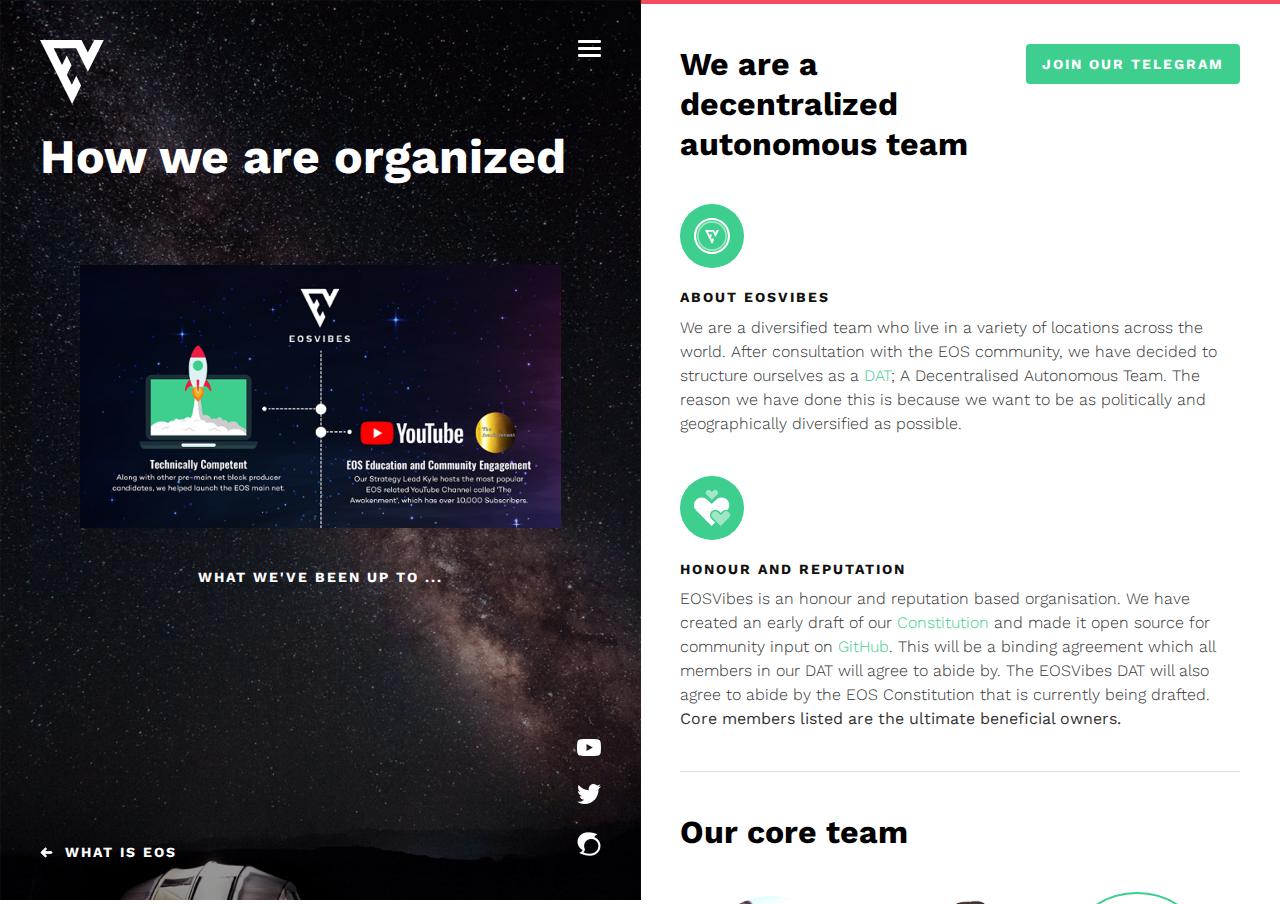
==== commit 126823db: "updated, infographics, how we organized and misc sections" ====
--- a/how-we-are-organized.html
+++ b/how-we-are-organized.html
@@ -1,5 +1,6 @@
 <!DOCTYPE html>
 <html lang="en">
+
 <head>
 	<meta charset="UTF-8">
 	<meta name="viewport" content="width=device-width, initial-scale=1.0">
@@ -8,12 +9,13 @@
 	<link rel="stylesheet" href="style.css">
 	<link rel="icon" type="image/ico" href="favicon.ico">
 </head>
+
 <body id="start">
 	<div class="image-popup">
 		<svg xmlns="http://www.w3.org/2000/svg" width="32" height="32" viewBox="0 0 32 32">
 			<g fill="#FFF" fill-rule="evenodd">
-				<path d="M16,30 C8.28,30 2,23.72 2,16 C2,8.28 8.28,2 16,2 C23.72,2 30,8.28 30,16 C30,23.72 23.72,30 16,30 M16,0 C7.178,0 0,7.178 0,16 C0,24.822 7.178,32 16,32 C24.822,32 32,24.822 32,16 C32,7.178 24.822,0 16,0"/>
-				<path d="M21.707,10.293 C21.316,9.902 20.684,9.902 20.293,10.293 L16,14.586 L11.707,10.293 C11.316,9.902 10.684,9.902 10.293,10.293 C9.902,10.684 9.902,11.316 10.293,11.707 L14.586,16 L10.293,20.293 C9.902,20.684 9.902,21.316 10.293,21.707 C10.488,21.902 10.744,22 11,22 C11.256,22 11.512,21.902 11.707,21.707 L16,17.414 L20.293,21.707 C20.488,21.902 20.744,22 21,22 C21.256,22 21.512,21.902 21.707,21.707 C22.098,21.316 22.098,20.684 21.707,20.293 L17.414,16 L21.707,11.707 C22.098,11.316 22.098,10.684 21.707,10.293"/>
+				<path d="M16,30 C8.28,30 2,23.72 2,16 C2,8.28 8.28,2 16,2 C23.72,2 30,8.28 30,16 C30,23.72 23.72,30 16,30 M16,0 C7.178,0 0,7.178 0,16 C0,24.822 7.178,32 16,32 C24.822,32 32,24.822 32,16 C32,7.178 24.822,0 16,0" />
+				<path d="M21.707,10.293 C21.316,9.902 20.684,9.902 20.293,10.293 L16,14.586 L11.707,10.293 C11.316,9.902 10.684,9.902 10.293,10.293 C9.902,10.684 9.902,11.316 10.293,11.707 L14.586,16 L10.293,20.293 C9.902,20.684 9.902,21.316 10.293,21.707 C10.488,21.902 10.744,22 11,22 C11.256,22 11.512,21.902 11.707,21.707 L16,17.414 L20.293,21.707 C20.488,21.902 20.744,22 21,22 C21.256,22 21.512,21.902 21.707,21.707 C22.098,21.316 22.098,20.684 21.707,20.293 L17.414,16 L21.707,11.707 C22.098,11.316 22.098,10.684 21.707,10.293" />
 			</g>
 		</svg>
 	</div>
@@ -30,51 +32,58 @@
 			<div class="content">
 				<a href="index.html" class="logo">
 					<svg xmlns="http://www.w3.org/2000/svg" width="80" height="80" viewBox="0 0 80 80">
-						<path fill="#FFF" fill-rule="nonzero" d="M51.429 0h.44l7.993 15.69L67.856 0h11.868L59.862 39.724l-14.72-29.438H17.094l10.428 20.97 5.897-11.827 5.99 12.233-5.87 11.696L39.823 56l5.595-11.428 5.99 12.234-5.46 11.4.004.01-.253.509-.28.587-.006-.01L40.113 80 0 0h51.429z"/>
-				</svg>
+						<path fill="#FFF" fill-rule="nonzero" d="M51.429 0h.44l7.993 15.69L67.856 0h11.868L59.862 39.724l-14.72-29.438H17.094l10.428 20.97 5.897-11.827 5.99 12.233-5.87 11.696L39.823 56l5.595-11.428 5.99 12.234-5.46 11.4.004.01-.253.509-.28.587-.006-.01L40.113 80 0 0h51.429z" />
+					</svg>
 				</a>
 				<svg class="burger" xmlns="http://www.w3.org/2000/svg" width="23" height="17" viewBox="0 0 23 17">
 					<g fill="#FFF" fill-rule="nonzero">
-						<path d="M.868 3h21.264c.48 0 .868-.672.868-1.5S22.611 0 22.132 0H.868C.388 0 0 .672 0 1.5S.389 3 .868 3zM.868 10h21.264c.48 0 .868-.672.868-1.5S22.611 7 22.132 7H.868C.388 7 0 7.672 0 8.5S.389 10 .868 10zM.868 17h21.264c.48 0 .868-.672.868-1.5s-.389-1.5-.868-1.5H.868C.388 14 0 14.672 0 15.5S.389 17 .868 17z"/>
+						<path d="M.868 3h21.264c.48 0 .868-.672.868-1.5S22.611 0 22.132 0H.868C.388 0 0 .672 0 1.5S.389 3 .868 3zM.868 10h21.264c.48 0 .868-.672.868-1.5S22.611 7 22.132 7H.868C.388 7 0 7.672 0 8.5S.389 10 .868 10zM.868 17h21.264c.48 0 .868-.672.868-1.5s-.389-1.5-.868-1.5H.868C.388 14 0 14.672 0 15.5S.389 17 .868 17z" />
 					</g>
 				</svg>
 				<div class="menu">
-					<img class="close" src="img/close-24.png"/>
+					<img class="close" src="img/close-24.png" />
 					<ul>
 						<li><a href="index.html">Home</a></li>
 						<li><a href="how-we-are-organized.html">How we are organized</a></li>
 						<li><a href="our-value.html">Our value to EOS</a></li>
-						<li><a href="our-dapp.html">Dapp — Hirevibes</a></li>
-						<li><a href="https://github.com/hirevibes/docs/blob/master/hvt.md" target="_blank">Tokens — HVT</a></li>
+						<li><a href="our-contributions.html">Our contributions to EOS</a></li>
+						<li><a href="bp-reg-agreement.html">BP registration agreement</a></li>
+						<li><a href="https://eosvibes.io/bp.json" target="_blank">Our BP info file</a></li>
 						<li><a href="mailto:hello@eosvibes.io">Contact us</a></li>
 					</ul>
 				</div>
 				<h1>How we are organized</h1>
+				<div class="our-contrib">
+					<img src="./img/infographic-1.jpg" alt="our contributions" />
+					<h4>What we've been up to ...</h4>
+				</div>
 				<a href="https://eos.io" target="_blank" class="left-footer-link">
 					<svg xmlns="http://www.w3.org/2000/svg" width="13" height="11" viewBox="0 0 13 11">
-						<path fill="#FFF" fill-rule="nonzero" stroke="#FFF" d="M11.382 4.65l-7.344.004L6.352 2.37a.589.589 0 0 0 0-.842l-.36-.355A.602.602 0 0 0 5.567 1a.601.601 0 0 0-.425.173L1.175 5.08A.583.583 0 0 0 1 5.5c0 .159.062.308.175.42l3.967 3.907a.602.602 0 0 0 .425.173c.16 0 .312-.061.425-.173l.36-.355a.582.582 0 0 0 .176-.418c0-.159-.063-.3-.176-.411l-2.34-2.297h7.378c.331 0 .61-.282.61-.608v-.502c0-.326-.287-.586-.618-.586z"/>
+						<path fill="#FFF" fill-rule="nonzero" stroke="#FFF" d="M11.382 4.65l-7.344.004L6.352 2.37a.589.589 0 0 0 0-.842l-.36-.355A.602.602 0 0 0 5.567 1a.601.601 0 0 0-.425.173L1.175 5.08A.583.583 0 0 0 1 5.5c0 .159.062.308.175.42l3.967 3.907a.602.602 0 0 0 .425.173c.16 0 .312-.061.425-.173l.36-.355a.582.582 0 0 0 .176-.418c0-.159-.063-.3-.176-.411l-2.34-2.297h7.378c.331 0 .61-.282.61-.608v-.502c0-.326-.287-.586-.618-.586z" />
 					</svg>
 					<span>What is EOS</span>
 				</a>
 				<ul class="network">
 					<li><a href="https://www.youtube.com/channel/UCphVYR2CHULYHf59ZSQMEag" target="_blank">
-						<svg xmlns="http://www.w3.org/2000/svg" xmlns:xlink="http://www.w3.org/1999/xlink" width="24" height="17" viewBox="0 0 24 17">
-							<defs>
-								<path id="a" d="M0 0h24v17H0z"/>
-							</defs>
-							<g fill="none" fill-rule="evenodd">
-								<path fill="#FFF" d="M9.545 12.088V4.912L15.818 8.5l-6.273 3.588zm13.953-9.433A3.024 3.024 0 0 0 21.377.508C19.505 0 12 0 12 0S4.495 0 2.623.508A3.024 3.024 0 0 0 .502 2.655C0 4.548 0 8.5 0 8.5s0 3.951.502 5.845a3.024 3.024 0 0 0 2.121 2.148C4.495 17 12 17 12 17s7.505 0 9.377-.507a3.024 3.024 0 0 0 2.121-2.148C24 12.451 24 8.5 24 8.5s0-3.952-.502-5.845z" mask="url(#b)"/>
-							</g>
-						</svg>
-					</a></li>
+							<svg xmlns="http://www.w3.org/2000/svg" xmlns:xlink="http://www.w3.org/1999/xlink" width="24" height="17"
+							 viewBox="0 0 24 17">
+								<defs>
+									<path id="a" d="M0 0h24v17H0z" />
+								</defs>
+								<g fill="none" fill-rule="evenodd">
+									<path fill="#FFF" d="M9.545 12.088V4.912L15.818 8.5l-6.273 3.588zm13.953-9.433A3.024 3.024 0 0 0 21.377.508C19.505 0 12 0 12 0S4.495 0 2.623.508A3.024 3.024 0 0 0 .502 2.655C0 4.548 0 8.5 0 8.5s0 3.951.502 5.845a3.024 3.024 0 0 0 2.121 2.148C4.495 17 12 17 12 17s7.505 0 9.377-.507a3.024 3.024 0 0 0 2.121-2.148C24 12.451 24 8.5 24 8.5s0-3.952-.502-5.845z"
+									 mask="url(#b)" />
+								</g>
+							</svg>
+						</a></li>
 					<li><a href="https://twitter.com/eosvibes_bp" target="_blank">
-						<svg xmlns="http://www.w3.org/2000/svg" width="24" height="20" viewBox="0 0 24 20">
-							<path fill="#FFF" fill-rule="evenodd" d="M23.338.37a9.68 9.68 0 0 1-3.129 1.223A4.857 4.857 0 0 0 16.615 0c-2.717 0-4.922 2.26-4.922 5.049 0 .396.043.78.127 1.15C7.728 5.987 4.1 3.98 1.67.92a5.14 5.14 0 0 0-.666 2.542 5.08 5.08 0 0 0 2.191 4.202 4.834 4.834 0 0 1-2.232-.63v.062c0 2.447 1.698 4.489 3.952 4.95a4.798 4.798 0 0 1-2.224.088c.626 2.006 2.444 3.467 4.599 3.506A9.723 9.723 0 0 1 0 17.734 13.706 13.706 0 0 0 7.548 20c9.058 0 14.01-7.692 14.01-14.365 0-.22-.005-.439-.013-.654.962-.712 1.798-1.6 2.455-2.613a9.644 9.644 0 0 1-2.827.794A5.04 5.04 0 0 0 23.338.37"/>
-						</svg>
-					</a></li>
+							<svg xmlns="http://www.w3.org/2000/svg" width="24" height="20" viewBox="0 0 24 20">
+								<path fill="#FFF" fill-rule="evenodd" d="M23.338.37a9.68 9.68 0 0 1-3.129 1.223A4.857 4.857 0 0 0 16.615 0c-2.717 0-4.922 2.26-4.922 5.049 0 .396.043.78.127 1.15C7.728 5.987 4.1 3.98 1.67.92a5.14 5.14 0 0 0-.666 2.542 5.08 5.08 0 0 0 2.191 4.202 4.834 4.834 0 0 1-2.232-.63v.062c0 2.447 1.698 4.489 3.952 4.95a4.798 4.798 0 0 1-2.224.088c.626 2.006 2.444 3.467 4.599 3.506A9.723 9.723 0 0 1 0 17.734 13.706 13.706 0 0 0 7.548 20c9.058 0 14.01-7.692 14.01-14.365 0-.22-.005-.439-.013-.654.962-.712 1.798-1.6 2.455-2.613a9.644 9.644 0 0 1-2.827.794A5.04 5.04 0 0 0 23.338.37" />
+							</svg>
+						</a></li>
 					<li><a href="https://steemit.com/@eosvibes" target="_blank">
-						<img src="img/social-steem@2x.png"/>
-					</a></li>
+							<img src="img/social-steem@2x.png" />
+						</a></li>
 				</ul>
 			</div>
 		</div>
@@ -85,49 +94,102 @@
 					<a href="https://t.me/eosvibes_bp" target="_blank" class="button">Join our Telegram</a>
 				</div>
 				<div class="content">
-						<div class="block with-icon">
-							<svg xmlns="http://www.w3.org/2000/svg" width="64" height="64" viewBox="0 0 64 64">
-							    <g fill="none" fill-rule="evenodd">
-							        <circle cx="32" cy="32" r="32" fill="#3ECF8E"/>
-							        <path fill="#FFF" fill-rule="nonzero" d="M32 50c-9.941 0-18-8.059-18-18s8.059-18 18-18 18 8.059 18 18-8.059 18-18 18zm0-2.118c8.772 0 15.882-7.11 15.882-15.882 0-8.772-7.11-15.882-15.882-15.882-8.772 0-15.882 7.11-15.882 15.882 0 8.772 7.11 15.882 15.882 15.882z"/>
-							        <path fill="#FFF" fill-rule="nonzero" d="M34 26h.077l1.399 2.746L36.875 26h2.077l-3.476 6.952L32.9 27.8h-4.909l1.825 3.67 1.032-2.07 1.048 2.14-1.027 2.048 1.1 2.212.98-2 1.047 2.14-.955 1.996v.001l-.044.09-.049.102v-.001L32.02 40 25 26h9z"/>
-							        <path fill="#FFF" fill-rule="nonzero" d="M32 47c-8.284 0-15-6.716-15-15 0-8.284 6.716-15 15-15 8.284 0 15 6.716 15 15 0 8.284-6.716 15-15 15zm0-1.667c7.364 0 13.333-5.97 13.333-13.333 0-7.364-5.97-13.333-13.333-13.333-7.364 0-13.333 5.97-13.333 13.333 0 7.364 5.97 13.333 13.333 13.333z" opacity=".5"/>
-							    </g>
-							</svg>
-							<h4>About eosvibes</h4>
-							<p>We are a diversified team who live in a variety of locations across the world. After consultation with the EOS community, we have decided to structure ourselves as a <a href="https://www.youtube.com/watch?v=-4ONGna6f6o" target="_blank">DAT</a>; A Decentralised Autonomous Team. The reason we have done this is because we want to be as politically and geographically diversified as possible.</p>
+					<div class="block with-icon">
+						<svg xmlns="http://www.w3.org/2000/svg" width="64" height="64" viewBox="0 0 64 64">
+							<g fill="none" fill-rule="evenodd">
+								<circle cx="32" cy="32" r="32" fill="#3ECF8E" />
+								<path fill="#FFF" fill-rule="nonzero" d="M32 50c-9.941 0-18-8.059-18-18s8.059-18 18-18 18 8.059 18 18-8.059 18-18 18zm0-2.118c8.772 0 15.882-7.11 15.882-15.882 0-8.772-7.11-15.882-15.882-15.882-8.772 0-15.882 7.11-15.882 15.882 0 8.772 7.11 15.882 15.882 15.882z" />
+								<path fill="#FFF" fill-rule="nonzero" d="M34 26h.077l1.399 2.746L36.875 26h2.077l-3.476 6.952L32.9 27.8h-4.909l1.825 3.67 1.032-2.07 1.048 2.14-1.027 2.048 1.1 2.212.98-2 1.047 2.14-.955 1.996v.001l-.044.09-.049.102v-.001L32.02 40 25 26h9z" />
+								<path fill="#FFF" fill-rule="nonzero" d="M32 47c-8.284 0-15-6.716-15-15 0-8.284 6.716-15 15-15 8.284 0 15 6.716 15 15 0 8.284-6.716 15-15 15zm0-1.667c7.364 0 13.333-5.97 13.333-13.333 0-7.364-5.97-13.333-13.333-13.333-7.364 0-13.333 5.97-13.333 13.333 0 7.364 5.97 13.333 13.333 13.333z"
+								 opacity=".5" />
+							</g>
+						</svg>
+						<h4>About eosvibes</h4>
+						<p>We are a diversified team who live in a variety of locations across the world. After consultation with the EOS
+							community, we have decided to structure ourselves as a <a href="https://www.youtube.com/watch?v=-4ONGna6f6o"
+							 target="_blank">DAT</a>; A Decentralised Autonomous Team. The reason we have done this is because we want to be
+							as politically and geographically diversified as possible.</p>
+					</div>
+					<div class="block with-icon">
+						<svg xmlns="http://www.w3.org/2000/svg" width="64" height="64" viewBox="0 0 64 64">
+							<g fill="none" fill-rule="evenodd">
+								<circle cx="32" cy="32" r="32" fill="#3ECF8E" />
+								<path fill="#FFF" fill-rule="nonzero" d="M31.511 35.306a5.416 5.416 0 0 1 7.65 0l1.58 1.58 1.58-1.58a5.413 5.413 0 0 1 5.32-1.372c2.412-3.033 2.216-7.473-.588-10.277-3.015-3.016-7.922-3.016-10.937 0l-4.459 4.458-4.458-4.458a7.71 7.71 0 0 0-5.469-2.262 7.71 7.71 0 0 0-5.468 2.262c-3.016 3.015-3.016 7.921 0 10.937L31.657 49.99l3.444-3.444-3.59-3.59a5.416 5.416 0 0 1 0-7.65z" />
+								<path fill="#FFF" d="M48.872 36.404a3.861 3.861 0 0 0-5.454 0l-2.677 2.678-2.677-2.678a3.845 3.845 0 0 0-2.727-1.128c-.988 0-1.975.376-2.727 1.128a3.861 3.861 0 0 0 0 5.454l8.13 8.132 8.132-8.132a3.861 3.861 0 0 0 0-5.454zM26.654 18.764a2.79 2.79 0 0 1 3.946-3.946l1.283 1.281 1.282-1.282a2.79 2.79 0 1 1 3.946 3.946l-5.228 5.229-3.947-3.946-1.282-1.282z"
+								 opacity=".5" />
+							</g>
+						</svg>
+						<h4>Honour and reputation</h4>
+						<p>EOSVibes is an honour and reputation based organisation. We have created an early draft of our <a href="https://github.com/EOSVibes/docs/blob/master/constitution/v0.1.md"
+							 target="_blank">Constitution</a> and made it open source for community input on <a href="https://github.com/EOSVibes"
+							 target="_blank">GitHub</a>. This will be a binding agreement which all members in our DAT will agree to abide
+							by. The EOSVibes DAT will also agree to abide by the EOS Constitution that is currently being drafted.<br>
+							<strong>Core members listed are the ultimate beneficial owners.</strong></p>
+					</div>
+
+					<hr />
+
+					<h2>Our core team</h2>
+					<div class="members">
+						<div class="member">
+							<div class="member-content">
+								<div class="picture-wrapper">
+									<img class="picture" src="img/ev-kta@2x.png">
+									<div class="popup">If you've been following EOS for any length of time then you'll probably know Kyle and his
+										YouTube channel called 'The Awakenment'. Kyle's vision for EOS.IO and what he hopes it will be become in the
+										not-to-distant future, is completely analogous to ours and we couldn't be happier to have him join us as part
+										of the Leadership Team. Kyle's background in business / ecommerce, and originality and independence of
+										thought will prove vital in propelling the EOSVibes team to live up to it's potential.</div>
+								</div>
+								<h3>The Awakenment</h3>
+								<p>Strategy Lead</p>
+								<div class="social-icons">
+									<a href="https://www.youtube.com/channel/UCphVYR2CHULYHf59ZSQMEag" target="_blank" class="social-icon" style="margin-top: 2px;">
+										<svg xmlns="http://www.w3.org/2000/svg" width="23" height="16" viewBox="0 0 23 16">
+											<path fill="#3ECF8E" fill-rule="evenodd" d="M40.9839572,11.3766452 L40.9839572,4.62335484 L46.8877005,8.00012903 L40.9839572,11.3766452 Z M54.1161925,2.49845161 C53.8564278,1.51496774 53.0909947,0.740516129 52.1191872,0.477677419 C50.3576898,0 43.2941176,0 43.2941176,0 C43.2941176,0 36.2305455,0 34.4690481,0.477677419 C33.4972406,0.740516129 32.7318075,1.51496774 32.4720428,2.49845161 C32,4.28090323 32,8 32,8 C32,8 32,11.7189677 32.4720428,13.5015484 C32.7318075,14.4850323 33.4972406,15.2594839 34.4690481,15.5224516 C36.2305455,16 43.2941176,16 43.2941176,16 C43.2941176,16 50.3576898,16 52.1191872,15.5224516 C53.0909947,15.2594839 53.8564278,14.4850323 54.1161925,13.5015484 C54.5882353,11.7189677 54.5882353,8 54.5882353,8 C54.5882353,8 54.5882353,4.28090323 54.1161925,2.49845161 Z"
+												transform="translate(-32)"></path>
+										</svg>
+									</a>
+								</div>
+							</div>
 						</div>
-						<div class="block with-icon">
-							<svg xmlns="http://www.w3.org/2000/svg" width="64" height="64" viewBox="0 0 64 64">
-							    <g fill="none" fill-rule="evenodd">
-							        <circle cx="32" cy="32" r="32" fill="#3ECF8E"/>
-							        <path fill="#FFF" fill-rule="nonzero" d="M31.511 35.306a5.416 5.416 0 0 1 7.65 0l1.58 1.58 1.58-1.58a5.413 5.413 0 0 1 5.32-1.372c2.412-3.033 2.216-7.473-.588-10.277-3.015-3.016-7.922-3.016-10.937 0l-4.459 4.458-4.458-4.458a7.71 7.71 0 0 0-5.469-2.262 7.71 7.71 0 0 0-5.468 2.262c-3.016 3.015-3.016 7.921 0 10.937L31.657 49.99l3.444-3.444-3.59-3.59a5.416 5.416 0 0 1 0-7.65z"/>
-							        <path fill="#FFF" d="M48.872 36.404a3.861 3.861 0 0 0-5.454 0l-2.677 2.678-2.677-2.678a3.845 3.845 0 0 0-2.727-1.128c-.988 0-1.975.376-2.727 1.128a3.861 3.861 0 0 0 0 5.454l8.13 8.132 8.132-8.132a3.861 3.861 0 0 0 0-5.454zM26.654 18.764a2.79 2.79 0 0 1 3.946-3.946l1.283 1.281 1.282-1.282a2.79 2.79 0 1 1 3.946 3.946l-5.228 5.229-3.947-3.946-1.282-1.282z" opacity=".5"/>
-							    </g>
-							</svg>
-							<h4>Honour and reputation</h4>
-							<p>EOSVibes is an honour and reputation based organisation. We have created an early draft of our <a href="https://github.com/EOSVibes/docs/blob/master/constitution/v0.1.md" target="_blank">Constitution</a> and made it open source for community input on <a href="https://github.com/EOSVibes" target="_blank">GitHub</a>. This will be a binding agreement which all members in our DAT will agree to abide by. The EOSVibes DAT will also agree to abide by the EOS Constitution that is currently being drafted.</p>
+						
+						<div class="member">
+							<div class="member-content">
+								<div class="picture-wrapper">
+									<img class="picture" src="img/ev-br@2x.jpg">
+									<div class="popup">Basit Raza is a Full-Stack developer and engineer with extensive experience in blockchain
+										technology, smart contracts and distributed app development.<br><br>Awards:<br>Imusify @ COZ Dapp competition</div>
+								</div>
+								<h3>Basit Raza</h3>
+								<p>Engineering Lead</p>
+								<div class="social-icons">
+									<a href="https://www.linkedin.com/in/basitraza1" target="_blank" class="social-icon">
+										<svg xmlns="http://www.w3.org/2000/svg" width="25" height="24" viewBox="0 0 25 24">
+											<path fill="#42cf8f" fill-rule="nonzero" d="M.195 7.82l4.927-.062v16.133l-4.927.063V7.82zm9.051 0l4.708-.06v2.052l.001.581c1.394-1.367 2.831-2.4 5.127-2.4 2.71 0 5.33 1.136 5.33 4.834v11.067l-4.78.072V15.51c0-1.864-.467-3.066-2.693-3.066-1.96 0-2.782.352-2.782 2.932v8.517l-4.91.06V7.82zM5.407 2.732a2.697 2.697 0 1 1-5.394 0 2.697 2.697 0 0 1 5.394 0z"></path>
+										</svg>
+									</a>
+									<a href="https://github.com/geek96" target="_blank" class="social-icon">
+										<svg xmlns="http://www.w3.org/2000/svg" width="24" height="24" viewBox="0 0 24 24">
+											<path fill="#42cf8f" fill-rule="evenodd" d="M11.999 0C5.373 0 0 5.373 0 12c0 5.302 3.438 9.8 8.207 11.386.6.11.819-.26.819-.578 0-.284-.01-1.04-.017-2.04-3.337.724-4.042-1.61-4.042-1.61-.546-1.386-1.332-1.755-1.332-1.755-1.09-.744.082-.73.082-.73 1.205.086 1.838 1.238 1.838 1.238 1.07 1.833 2.81 1.304 3.493.996.109-.775.419-1.304.762-1.603C7.145 17 4.343 15.97 4.343 11.373c0-1.31.468-2.382 1.236-3.22-.124-.304-.536-1.524.118-3.176 0 0 1.007-.323 3.3 1.23.956-.266 1.983-.4 3.003-.404 1.02.005 2.046.138 3.005.404 2.29-1.553 3.296-1.23 3.296-1.23.655 1.652.243 2.872.12 3.176.77.838 1.233 1.91 1.233 3.22 0 4.61-2.806 5.624-5.478 5.921.43.37.814 1.103.814 2.223 0 1.603-.015 2.898-.015 3.291 0 .321.217.695.825.578C20.565 21.796 24 17.3 24 12c0-6.627-5.373-12-12.001-12"></path>
+										</svg>
+									</a>
+								</div>
+							</div>
 						</div>
-
-						<hr/>
-
-						<h2>Our core team</h2>
-						<div class="members">
-							<div class="member">
+						<div class="member">
 								<div class="member-content">
-									<div class="picture-wrapper">
-										<img class="picture" src="img/ev-dd@2x.jpg">
-										<div class="popup">Bitcoin and decentralisation enthusiast. Technical Recruiter for 7+ years hiring Electrical Engineers at Michael Page International, Web and Mobile App Developers at Morgan McKinley, Principle Level Network Designers at AWS and most recently, Daniel was Recruitment Manager at RecommenderX.</div>
+									<div class="picture-wrapper bhc border-green">
+										<img class="picture " src="img/block-head-capital.png" />
+										<div class="popup">Blockhead Capital is a crypto asset hedge fund investing in the foundation of the decentralized web3 and focuses on driving value to Proof-of-Stake consensus networks.</div>
 									</div>
-									<h3>Daniel Dunne</h3>
-									<p>Project Lead</p>
+									<h3 title="Blockhead Capital LLC">Blockhead Capital</h3>
+									<p>&nbsp;</p>
 									<div class="social-icons">
-										<a href="https://www.linkedin.com/company/hirevibes" target="_blank" class="social-icon">
-											<svg xmlns="http://www.w3.org/2000/svg" width="25" height="24" viewBox="0 0 25 24">
-												<path fill="#42cf8f" fill-rule="nonzero" d="M.195 7.82l4.927-.062v16.133l-4.927.063V7.82zm9.051 0l4.708-.06v2.052l.001.581c1.394-1.367 2.831-2.4 5.127-2.4 2.71 0 5.33 1.136 5.33 4.834v11.067l-4.78.072V15.51c0-1.864-.467-3.066-2.693-3.066-1.96 0-2.782.352-2.782 2.932v8.517l-4.91.06V7.82zM5.407 2.732a2.697 2.697 0 1 1-5.394 0 2.697 2.697 0 0 1 5.394 0z"></path>
-											</svg>
+										<a href="https://blockheadcap.com" target="_blank" class="social-icon">
+											<img width="16" src="img/icon-world-web@2x.png" />
 										</a>
-										<a href="https://twitter.com/danieldcrypto" target="_blank" class="social-icon">
+										<a href="https://twitter.com/blockheadcap" target="_blank" class="social-icon">
 											<svg xmlns="http://www.w3.org/2000/svg" width="24" height="20" viewBox="0 0 24 20">
 												<path fill="#42cf8f" fill-rule="evenodd" d="M23.002.364a9.541 9.541 0 0 1-3.084 1.206A4.787 4.787 0 0 0 16.376 0c-2.678 0-4.85 2.228-4.85 4.976 0 .39.04.769.124 1.133C7.617 5.901 4.041 3.923 1.647.91A5.066 5.066 0 0 0 .99 3.412c0 1.726.856 3.249 2.16 4.141a4.764 4.764 0 0 1-2.2-.62v.06c0 2.413 1.672 4.425 3.894 4.88a4.729 4.729 0 0 1-2.192.087c.618 1.977 2.409 3.416 4.533 3.455A9.583 9.583 0 0 1 0 17.478a13.509 13.509 0 0 0 7.44 2.234c8.927 0 13.807-7.581 13.807-14.158 0-.217-.004-.433-.012-.645a9.956 9.956 0 0 0 2.42-2.575 9.505 9.505 0 0 1-2.787.783A4.967 4.967 0 0 0 23.002.364"></path>
 											</svg>
@@ -135,128 +197,66 @@
 									</div>
 								</div>
 							</div>
-							<div class="member">
-								<div class="member-content">
-									<div class="picture-wrapper">
-										<img class="picture" src="img/ev-db@2x.png">
-										<div class="popup">A recent transplant from San Francisco back home to Ireland, Daniel spends his time doing what he loves, working in design. Previously CircleCI and contributed designs to the Polkadot blockchain project.</div>
-									</div>
-									<h3>Daniel Beere</h3>
-									<p>Design Lead</p>
-									<div class="social-icons">
-										<a href="https://www.linkedin.com/in/danielbeere" target="_blank" class="social-icon">
-											<svg xmlns="http://www.w3.org/2000/svg" width="25" height="24" viewBox="0 0 25 24">
-												<path fill="#42cf8f" fill-rule="nonzero" d="M.195 7.82l4.927-.062v16.133l-4.927.063V7.82zm9.051 0l4.708-.06v2.052l.001.581c1.394-1.367 2.831-2.4 5.127-2.4 2.71 0 5.33 1.136 5.33 4.834v11.067l-4.78.072V15.51c0-1.864-.467-3.066-2.693-3.066-1.96 0-2.782.352-2.782 2.932v8.517l-4.91.06V7.82zM5.407 2.732a2.697 2.697 0 1 1-5.394 0 2.697 2.697 0 0 1 5.394 0z"></path>
-											</svg>
-										</a>
-										<a href="https://twitter.com/DanielBeere" target="_blank" class="social-icon">
-											<svg xmlns="http://www.w3.org/2000/svg" width="24" height="20" viewBox="0 0 24 20">
-												<path fill="#42cf8f" fill-rule="evenodd" d="M23.002.364a9.541 9.541 0 0 1-3.084 1.206A4.787 4.787 0 0 0 16.376 0c-2.678 0-4.85 2.228-4.85 4.976 0 .39.04.769.124 1.133C7.617 5.901 4.041 3.923 1.647.91A5.066 5.066 0 0 0 .99 3.412c0 1.726.856 3.249 2.16 4.141a4.764 4.764 0 0 1-2.2-.62v.06c0 2.413 1.672 4.425 3.894 4.88a4.729 4.729 0 0 1-2.192.087c.618 1.977 2.409 3.416 4.533 3.455A9.583 9.583 0 0 1 0 17.478a13.509 13.509 0 0 0 7.44 2.234c8.927 0 13.807-7.581 13.807-14.158 0-.217-.004-.433-.012-.645a9.956 9.956 0 0 0 2.42-2.575 9.505 9.505 0 0 1-2.787.783A4.967 4.967 0 0 0 23.002.364"></path>
-											</svg>
-										</a>
-									</div>
-								</div>
-							</div>
-							<div class="member">
-								<div class="member-content">
-									<div class="picture-wrapper">
-										<img class="picture" src="img/ev-br@2x.jpg">
-										<div class="popup">Basit Raza is a Full-Stack developer and engineer with extensive experience in blockchain technology, smart contracts and distributed app development.<br><br>Awards:<br>Imusify @ COZ Dapp competition</div>
-									</div>
-									<h3>Basit Raza</h3>
-									<p>Engineering Lead</p>
-									<div class="social-icons">
-										<a href="https://www.linkedin.com/in/basitraza1" target="_blank" class="social-icon">
-											<svg xmlns="http://www.w3.org/2000/svg" width="25" height="24" viewBox="0 0 25 24">
-												<path fill="#42cf8f" fill-rule="nonzero" d="M.195 7.82l4.927-.062v16.133l-4.927.063V7.82zm9.051 0l4.708-.06v2.052l.001.581c1.394-1.367 2.831-2.4 5.127-2.4 2.71 0 5.33 1.136 5.33 4.834v11.067l-4.78.072V15.51c0-1.864-.467-3.066-2.693-3.066-1.96 0-2.782.352-2.782 2.932v8.517l-4.91.06V7.82zM5.407 2.732a2.697 2.697 0 1 1-5.394 0 2.697 2.697 0 0 1 5.394 0z"></path>
-											</svg>
-										</a>
-										<a href="https://github.com/geek96" target="_blank" class="social-icon">
-											<svg xmlns="http://www.w3.org/2000/svg" width="24" height="24" viewBox="0 0 24 24">
-												<path fill="#42cf8f" fill-rule="evenodd" d="M11.999 0C5.373 0 0 5.373 0 12c0 5.302 3.438 9.8 8.207 11.386.6.11.819-.26.819-.578 0-.284-.01-1.04-.017-2.04-3.337.724-4.042-1.61-4.042-1.61-.546-1.386-1.332-1.755-1.332-1.755-1.09-.744.082-.73.082-.73 1.205.086 1.838 1.238 1.838 1.238 1.07 1.833 2.81 1.304 3.493.996.109-.775.419-1.304.762-1.603C7.145 17 4.343 15.97 4.343 11.373c0-1.31.468-2.382 1.236-3.22-.124-.304-.536-1.524.118-3.176 0 0 1.007-.323 3.3 1.23.956-.266 1.983-.4 3.003-.404 1.02.005 2.046.138 3.005.404 2.29-1.553 3.296-1.23 3.296-1.23.655 1.652.243 2.872.12 3.176.77.838 1.233 1.91 1.233 3.22 0 4.61-2.806 5.624-5.478 5.921.43.37.814 1.103.814 2.223 0 1.603-.015 2.898-.015 3.291 0 .321.217.695.825.578C20.565 21.796 24 17.3 24 12c0-6.627-5.373-12-12.001-12"/>
-											</svg>
-										</a>
-									</div>
-								</div>
-							</div>
-							<div class="member">
-								<div class="member-content">
-									<div class="picture-wrapper">
-										<img class="picture" src="img/ev-kta@2x.png">
-										<div class="popup">If you've been following EOS for any length of time then you'll probably know Kyle and his YouTube channel called 'The Awakenment'. Kyle's vision for EOS.IO and what he hopes it will be become in the not-to-distant future, is completely analogous to ours and we couldn't be happier to have him join us as part of the Leadership Team. Kyle's background in business / ecommerce, and originality and independence of thought will prove vital in propelling the EOSVibes team to live up to it's potential.</div>
-									</div>
-									<h3>The Awakenment</h3>
-									<p>Strategy Lead</p>
-									<div class="social-icons">
-										<!--
-										<a href="https://www.linkedin.com/company/hirevibes" target="_blank" class="social-icon">
-											<svg xmlns="http://www.w3.org/2000/svg" width="25" height="24" viewBox="0 0 25 24">
-												<path fill="#42cf8f" fill-rule="nonzero" d="M.195 7.82l4.927-.062v16.133l-4.927.063V7.82zm9.051 0l4.708-.06v2.052l.001.581c1.394-1.367 2.831-2.4 5.127-2.4 2.71 0 5.33 1.136 5.33 4.834v11.067l-4.78.072V15.51c0-1.864-.467-3.066-2.693-3.066-1.96 0-2.782.352-2.782 2.932v8.517l-4.91.06V7.82zM5.407 2.732a2.697 2.697 0 1 1-5.394 0 2.697 2.697 0 0 1 5.394 0z"></path>
-											</svg>
-										</a>
-										-->
-										<a href="https://www.youtube.com/channel/UCphVYR2CHULYHf59ZSQMEag" target="_blank" class="social-icon" style="margin-top: 2px;">
-											<svg xmlns="http://www.w3.org/2000/svg" width="23" height="16" viewBox="0 0 23 16">
-											  <path fill="#3ECF8E" fill-rule="evenodd" d="M40.9839572,11.3766452 L40.9839572,4.62335484 L46.8877005,8.00012903 L40.9839572,11.3766452 Z M54.1161925,2.49845161 C53.8564278,1.51496774 53.0909947,0.740516129 52.1191872,0.477677419 C50.3576898,0 43.2941176,0 43.2941176,0 C43.2941176,0 36.2305455,0 34.4690481,0.477677419 C33.4972406,0.740516129 32.7318075,1.51496774 32.4720428,2.49845161 C32,4.28090323 32,8 32,8 C32,8 32,11.7189677 32.4720428,13.5015484 C32.7318075,14.4850323 33.4972406,15.2594839 34.4690481,15.5224516 C36.2305455,16 43.2941176,16 43.2941176,16 C43.2941176,16 50.3576898,16 52.1191872,15.5224516 C53.0909947,15.2594839 53.8564278,14.4850323 54.1161925,13.5015484 C54.5882353,11.7189677 54.5882353,8 54.5882353,8 C54.5882353,8 54.5882353,4.28090323 54.1161925,2.49845161 Z" transform="translate(-32)"/>
-											</svg>
-										</a>
-									</div>
-								</div>
-							</div>
-							<div class="member">
-								<div class="member-content">
-									<div class="picture-wrapper">
-										<img class="picture" src="img/ev-default@2x.png">
-										<div class="popup">Building websites and freelancing since 2003, Matt has delivered more than a dozen online projects. He entered into the world of crypto and became addicted in 2013 and has been active in the space since. With a masters degree in marketing and economics, Matt will use his online marketing skills and experience around crypto projects to bring exposure and success to EOSVibes and HireVibes.</div>
-									</div>
-									<h3>Matt</h3>
-									<p>Marketing Lead</p>
-									<div class="social-icons">
-										<a href="https://www.linkedin.com/company/hirevibes" target="_blank" class="social-icon">
-											<svg xmlns="http://www.w3.org/2000/svg" width="25" height="24" viewBox="0 0 25 24">
-												<path fill="#42cf8f" fill-rule="nonzero" d="M.195 7.82l4.927-.062v16.133l-4.927.063V7.82zm9.051 0l4.708-.06v2.052l.001.581c1.394-1.367 2.831-2.4 5.127-2.4 2.71 0 5.33 1.136 5.33 4.834v11.067l-4.78.072V15.51c0-1.864-.467-3.066-2.693-3.066-1.96 0-2.782.352-2.782 2.932v8.517l-4.91.06V7.82zM5.407 2.732a2.697 2.697 0 1 1-5.394 0 2.697 2.697 0 0 1 5.394 0z"></path>
-											</svg>
-										</a>
-										<a href="https://twitter.com/eosvibes_bp" target="_blank" class="social-icon">
-											<svg xmlns="http://www.w3.org/2000/svg" width="24" height="20" viewBox="0 0 24 20">
-												<path fill="#42cf8f" fill-rule="evenodd" d="M23.002.364a9.541 9.541 0 0 1-3.084 1.206A4.787 4.787 0 0 0 16.376 0c-2.678 0-4.85 2.228-4.85 4.976 0 .39.04.769.124 1.133C7.617 5.901 4.041 3.923 1.647.91A5.066 5.066 0 0 0 .99 3.412c0 1.726.856 3.249 2.16 4.141a4.764 4.764 0 0 1-2.2-.62v.06c0 2.413 1.672 4.425 3.894 4.88a4.729 4.729 0 0 1-2.192.087c.618 1.977 2.409 3.416 4.533 3.455A9.583 9.583 0 0 1 0 17.478a13.509 13.509 0 0 0 7.44 2.234c8.927 0 13.807-7.581 13.807-14.158 0-.217-.004-.433-.012-.645a9.956 9.956 0 0 0 2.42-2.575 9.505 9.505 0 0 1-2.787.783A4.967 4.967 0 0 0 23.002.364"></path>
-											</svg>
-										</a>
-									</div>
-								</div>
-							</div>
-							<div class="member">
-								<div class="member-content">
-									<div class="picture-wrapper">
-										<img class="picture" src="img/ev-ym@2x.jpg" />
-										<div class="popup">Yumna is a cyber security researcher who has worked on threat intelligence, authentication, authorization, privacy and data security. She has been a software engineer for the last four years building security products from concept to production. Recently, however, her interests have steered her towards the blockchain technology, not only because it is disruptive in its own right but also because of the ensuing decentralization that promises to return control to the end user, which is a worthy goal in her eyes. She has been increasingly involved in designing and developing peer-to-peer, decentralized solutions that come with the inherent auditability of the blockchain, but also manage to be scalable and efficient.</div>
-									</div>
-									<h3>Yumna Ghazi</h3>
-									<p>Engineer</p>
-									<div class="social-icons">
-										<a href="https://www.linkedin.com/in/yumnag" target="_blank" class="social-icon">
-											<svg xmlns="http://www.w3.org/2000/svg" width="25" height="24" viewBox="0 0 25 24">
-												<path fill="#42cf8f" fill-rule="nonzero" d="M.195 7.82l4.927-.062v16.133l-4.927.063V7.82zm9.051 0l4.708-.06v2.052l.001.581c1.394-1.367 2.831-2.4 5.127-2.4 2.71 0 5.33 1.136 5.33 4.834v11.067l-4.78.072V15.51c0-1.864-.467-3.066-2.693-3.066-1.96 0-2.782.352-2.782 2.932v8.517l-4.91.06V7.82zM5.407 2.732a2.697 2.697 0 1 1-5.394 0 2.697 2.697 0 0 1 5.394 0z"/>
-											</svg>
-										</a>
-										<a href="https://github.com/yghazi" target="_blank" class="social-icon">
-											<svg xmlns="http://www.w3.org/2000/svg" width="24" height="24" viewBox="0 0 24 24">
-												<path fill="#42cf8f" fill-rule="evenodd" d="M11.999 0C5.373 0 0 5.373 0 12c0 5.302 3.438 9.8 8.207 11.386.6.11.819-.26.819-.578 0-.284-.01-1.04-.017-2.04-3.337.724-4.042-1.61-4.042-1.61-.546-1.386-1.332-1.755-1.332-1.755-1.09-.744.082-.73.082-.73 1.205.086 1.838 1.238 1.838 1.238 1.07 1.833 2.81 1.304 3.493.996.109-.775.419-1.304.762-1.603C7.145 17 4.343 15.97 4.343 11.373c0-1.31.468-2.382 1.236-3.22-.124-.304-.536-1.524.118-3.176 0 0 1.007-.323 3.3 1.23.956-.266 1.983-.4 3.003-.404 1.02.005 2.046.138 3.005.404 2.29-1.553 3.296-1.23 3.296-1.23.655 1.652.243 2.872.12 3.176.77.838 1.233 1.91 1.233 3.22 0 4.61-2.806 5.624-5.478 5.921.43.37.814 1.103.814 2.223 0 1.603-.015 2.898-.015 3.291 0 .321.217.695.825.578C20.565 21.796 24 17.3 24 12c0-6.627-5.373-12-12.001-12"/>
-											</svg>
-										</a>
-									</div>
+					</div>
+					<div class="members">
+						<div class="member">
+							<div class="member-content">
+								<div class="picture-wrapper">
+									<img class="picture" src="img/ev-db@2x.png">
+									<div class="popup">A recent transplant from San Francisco back home to Ireland, Daniel spends his time doing
+										what he loves, working in design. Previously CircleCI and contributed designs to the Polkadot blockchain
+										project.</div>
+								</div>
+								<h3>Daniel Beere</h3>
+								<p>Design Lead</p>
+								<div class="social-icons">
+									<a href="https://www.linkedin.com/in/danielbeere" target="_blank" class="social-icon">
+										<svg xmlns="http://www.w3.org/2000/svg" width="25" height="24" viewBox="0 0 25 24">
+											<path fill="#42cf8f" fill-rule="nonzero" d="M.195 7.82l4.927-.062v16.133l-4.927.063V7.82zm9.051 0l4.708-.06v2.052l.001.581c1.394-1.367 2.831-2.4 5.127-2.4 2.71 0 5.33 1.136 5.33 4.834v11.067l-4.78.072V15.51c0-1.864-.467-3.066-2.693-3.066-1.96 0-2.782.352-2.782 2.932v8.517l-4.91.06V7.82zM5.407 2.732a2.697 2.697 0 1 1-5.394 0 2.697 2.697 0 0 1 5.394 0z"></path>
+										</svg>
+									</a>
+									<a href="https://twitter.com/DanielBeere" target="_blank" class="social-icon">
+										<svg xmlns="http://www.w3.org/2000/svg" width="24" height="20" viewBox="0 0 24 20">
+											<path fill="#42cf8f" fill-rule="evenodd" d="M23.002.364a9.541 9.541 0 0 1-3.084 1.206A4.787 4.787 0 0 0 16.376 0c-2.678 0-4.85 2.228-4.85 4.976 0 .39.04.769.124 1.133C7.617 5.901 4.041 3.923 1.647.91A5.066 5.066 0 0 0 .99 3.412c0 1.726.856 3.249 2.16 4.141a4.764 4.764 0 0 1-2.2-.62v.06c0 2.413 1.672 4.425 3.894 4.88a4.729 4.729 0 0 1-2.192.087c.618 1.977 2.409 3.416 4.533 3.455A9.583 9.583 0 0 1 0 17.478a13.509 13.509 0 0 0 7.44 2.234c8.927 0 13.807-7.581 13.807-14.158 0-.217-.004-.433-.012-.645a9.956 9.956 0 0 0 2.42-2.575 9.505 9.505 0 0 1-2.787.783A4.967 4.967 0 0 0 23.002.364"></path>
+										</svg>
+									</a>
+								</div>
+							</div>
+						</div>						
+						<div class="member">
+							<div class="member-content">
+								<div class="picture-wrapper">
+									<img class="picture" src="img/hv-ls@2x.jpg">
+									<div class="popup">Background in Risk management. Experience working for HSBC overseeing the valuation of OTC
+										derivatives &amp; complex asset portfolios. Innovation enthusiast, crypto addict.</div>
+								</div>
+								<h3>Luke Sexton</h3>
+								<p>Analyst</p>
+								<div class="social-icons">
+									<a href="https://www.linkedin.com/in/lukesexton" target="_blank" class="social-icon">
+										<svg xmlns="http://www.w3.org/2000/svg" width="25" height="24" viewBox="0 0 25 24">
+											<path fill="#42cf8f" fill-rule="nonzero" d="M.195 7.82l4.927-.062v16.133l-4.927.063V7.82zm9.051 0l4.708-.06v2.052l.001.581c1.394-1.367 2.831-2.4 5.127-2.4 2.71 0 5.33 1.136 5.33 4.834v11.067l-4.78.072V15.51c0-1.864-.467-3.066-2.693-3.066-1.96 0-2.782.352-2.782 2.932v8.517l-4.91.06V7.82zM5.407 2.732a2.697 2.697 0 1 1-5.394 0 2.697 2.697 0 0 1 5.394 0z"></path>
+										</svg>
+									</a>
+									<a href="https://dribbble.com/Luke_S" target="_blank" class="social-icon">
+										<svg xmlns="http://www.w3.org/2000/svg" width="24" height="24" viewBox="0 0 24 24">
+											<path fill="#42cf8f" fill-rule="evenodd" d="M22.251 7.338a11.58 11.58 0 0 0-4.194-5.093c-.618-.42-1.28-.777-1.967-1.069a11.684 11.684 0 0 0-4.508-.91 11.622 11.622 0 0 0-4.51.91A11.634 11.634 0 0 0 .911 7.338c-.297.7-.524 1.435-.677 2.178a11.723 11.723 0 0 0 0 4.664c.153.744.38 1.476.677 2.175.288.686.65 1.35 1.068 1.969.413.613.889 1.187 1.412 1.713a11.58 11.58 0 0 0 3.681 2.48c.7.297 1.433.523 2.177.674.763.158 1.547.237 2.333.237.784 0 1.569-.079 2.332-.237a11.52 11.52 0 0 0 4.143-1.741c.614-.416 1.19-.89 1.715-1.413.523-.526.999-1.1 1.412-1.713a11.559 11.559 0 0 0 1.744-4.144 11.706 11.706 0 0 0 0-4.664 11.612 11.612 0 0 0-.677-2.178zm-10.67-5.381c2.504 0 4.79.934 6.533 2.468-.025.037-1.433 2.182-5.167 3.58a50.384 50.384 0 0 0-3.697-5.77 9.887 9.887 0 0 1 2.332-.278zm-2.369.287l-.002.003-.03.005.032-.008zm-1.85.66A59.178 59.178 0 0 1 11.033 8.6c-4.75 1.262-8.871 1.212-9.132 1.208a9.893 9.893 0 0 1 5.46-6.906zM4.224 18.455a9.85 9.85 0 0 1-2.535-6.61c0-.105.005-.209.008-.312.176.004 5.062.115 10.155-1.41.283.555.554 1.12.802 1.683-.13.035-.26.074-.39.118C6.928 13.649 4.22 18.45 4.22 18.45l.005.005zm7.357 3.282a9.85 9.85 0 0 1-6.08-2.094s1.896-4.135 7.762-6.179c.022-.008.045-.014.067-.02 1.391 3.615 1.965 6.644 2.112 7.509a9.855 9.855 0 0 1-3.861.784zm5.527-1.689c-.101-.596-.629-3.5-1.926-7.063 3.193-.511 5.96.365 6.164.432a9.894 9.894 0 0 1-4.238 6.631zm-2.528-8.625c-.071-.17-.14-.34-.214-.51a29.76 29.76 0 0 0-.658-1.435c3.906-1.594 5.492-3.886 5.51-3.914a9.854 9.854 0 0 1 2.25 6.183c-.142-.03-3.49-.752-6.888-.324z"></path>
+										</svg>
+									</a>
 								</div>
 							</div>
 						</div>
-						<div class="footer">
-							<h3>Pledging to create continuous value for the EOS community and ecosystem</h3>
-							<a href="https://t.me/eosvibes_bp" target="_blank" class="button">Join our Telegram</a>
-						</div>
+					</div>
+					<div class="footer">
+						<h3>Pledging to create continuous value for the EOS community and ecosystem</h3>
+						<a href="https://t.me/eosvibes_bp" target="_blank" class="button">Join our Telegram</a>
 					</div>
 				</div>
 			</div>
+		</div>
 	</div>
 	<script src="jquery-3.3.1.min.js"></script>
 	<script src="script.js"></script>
 </body>
-</html>
+
+</html>--- a/style.css
+++ b/style.css
@@ -12,6 +12,43 @@
 	overflow: hidden;
 	font-family: 'Work Sans', sans-serif;
 }
+#popup {
+	position: absolute;
+	top:0px;
+	left:0;
+	bottom: 0;
+	width: 100%;	
+	overflow: scroll;
+	z-index: 2;
+	text-align: center;
+	background: rgba(0, 0, 0,.6);
+
+}
+.popup-wpr{
+	width: 75vw;
+	margin: 43px auto;
+	position: relative;
+}
+#popup img.infographic {
+	width: 100%;
+	border-radius: 4px;
+	box-shadow: 0px 0px 2px 2px #555;
+}
+.close-popup{
+	position: fixed;
+	padding: 10px;
+	right: 5px;
+	top: 5px;
+	cursor: pointer;
+}
+.our-contrib{
+	cursor: pointer;
+}
+.p-2{
+	padding: 11px;
+	width: 130px !important;
+	height: 130px !important;
+}
 
 a {
 	color: #3ecf8e;
@@ -49,6 +86,21 @@
 	right: 0;
 	bottom: 0;
 	z-index: 1;
+}
+.our-contrib{
+	text-align: center;
+	display: block;
+	position: relative;
+}
+
+.our-contrib img{
+	padding: 80px 40px 20px 40px;
+	width: calc(100% - 160px);
+}
+.our-contrib h4{
+	text-align: center;
+	color: #fff;
+	text-transform: uppercase;
 }
 
 .our-dapp .background {
@@ -611,17 +663,16 @@
 }
 
 .member {
-	width: 33%;
-	float: left;
+	width: 33%;	
 	display: flex;
 	justify-content: center;
-	margin-bottom: 80px;
+	margin-bottom: 50px;
 }
 
 .member h3 {
 	font-size: 18px;
 	font-weight: bold;
-	margin-top: 168px;
+	margin-top: 15px;
 	margin-bottom: 0;
 	line-height: 26px;
 }
@@ -660,7 +711,8 @@
 
 .members {
 	padding-top: 40px;
-	float: left;
+	display: flex;
+	clear:both;
 }
 
 .picture {
@@ -679,11 +731,21 @@
 	border: 2px solid #ffffff;
 	transition: border 0.4s linear;
 	position: relative;
-	float: left;
 	display: block;
 }
 
-.picture-wrapper:hover {
+.bhc {
+	width: 132px !important;
+	height: 132px !important;
+	padding: 7px !important;
+}
+.bhc .picture{
+	width: 132px !important;
+	height: 132px !important;
+}
+
+
+.picture-wrapper:hover, .border-green {
 	border: 2px solid #3ecf8e;
 	transition: border 0.5s linear;
 }
@@ -857,7 +919,7 @@
 	}
 	.left-side .content {
 		position: relative;
-		min-height: 357px;
+		min-height: 390px;
 	}
 	.video-desc {
 		margin-bottom: 170px;
@@ -1048,6 +1110,8 @@
 		left: -10px;
 		right: auto;
 	}
+
+	
 }
 
 @media (max-width: 470px) {
@@ -1067,6 +1131,18 @@
 	.member .popup, .member:nth-child(2n) .popup, .member:nth-child(3n) .popup {
 		left: -85px;
 		right: auto;
+	}
+	
+	h1 {
+		font-size: 1.2rem;
+  }
+	.our-contrib img {
+		padding: 10px 0 0 0px;
+		width: calc(100% - 40px);
+	}
+	.our-contrib h4 {
+		font-size: 12px;
+		margin: 0;
 	}
 }
 
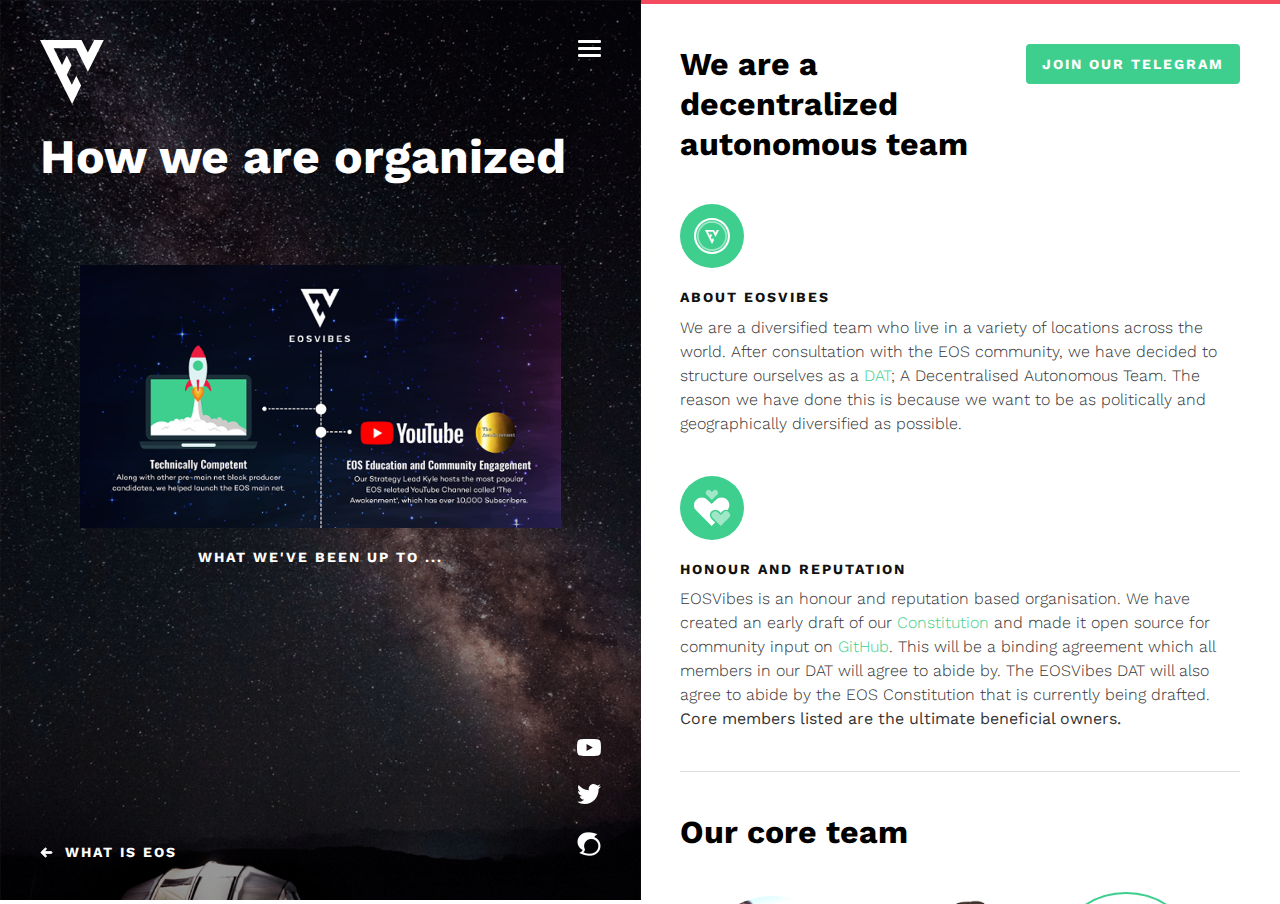
==== commit c30a1e81: "update team" ====
--- a/how-we-are-organized.html
+++ b/how-we-are-organized.html
@@ -184,7 +184,7 @@
 										<div class="popup">Blockhead Capital is a crypto asset hedge fund investing in the foundation of the decentralized web3 and focuses on driving value to Proof-of-Stake consensus networks.</div>
 									</div>
 									<h3 title="Blockhead Capital LLC">Blockhead Capital</h3>
-									<p>&nbsp;</p>
+									<p>Marketing & Engineering</p>
 									<div class="social-icons">
 										<a href="https://blockheadcap.com" target="_blank" class="social-icon">
 											<img width="16" src="img/icon-world-web@2x.png" />
--- a/style.css
+++ b/style.css
@@ -94,7 +94,7 @@
 }
 
 .our-contrib img{
-	padding: 80px 40px 20px 40px;
+	padding: 80px 40px 0px 40px;
 	width: calc(100% - 160px);
 }
 .our-contrib h4{
